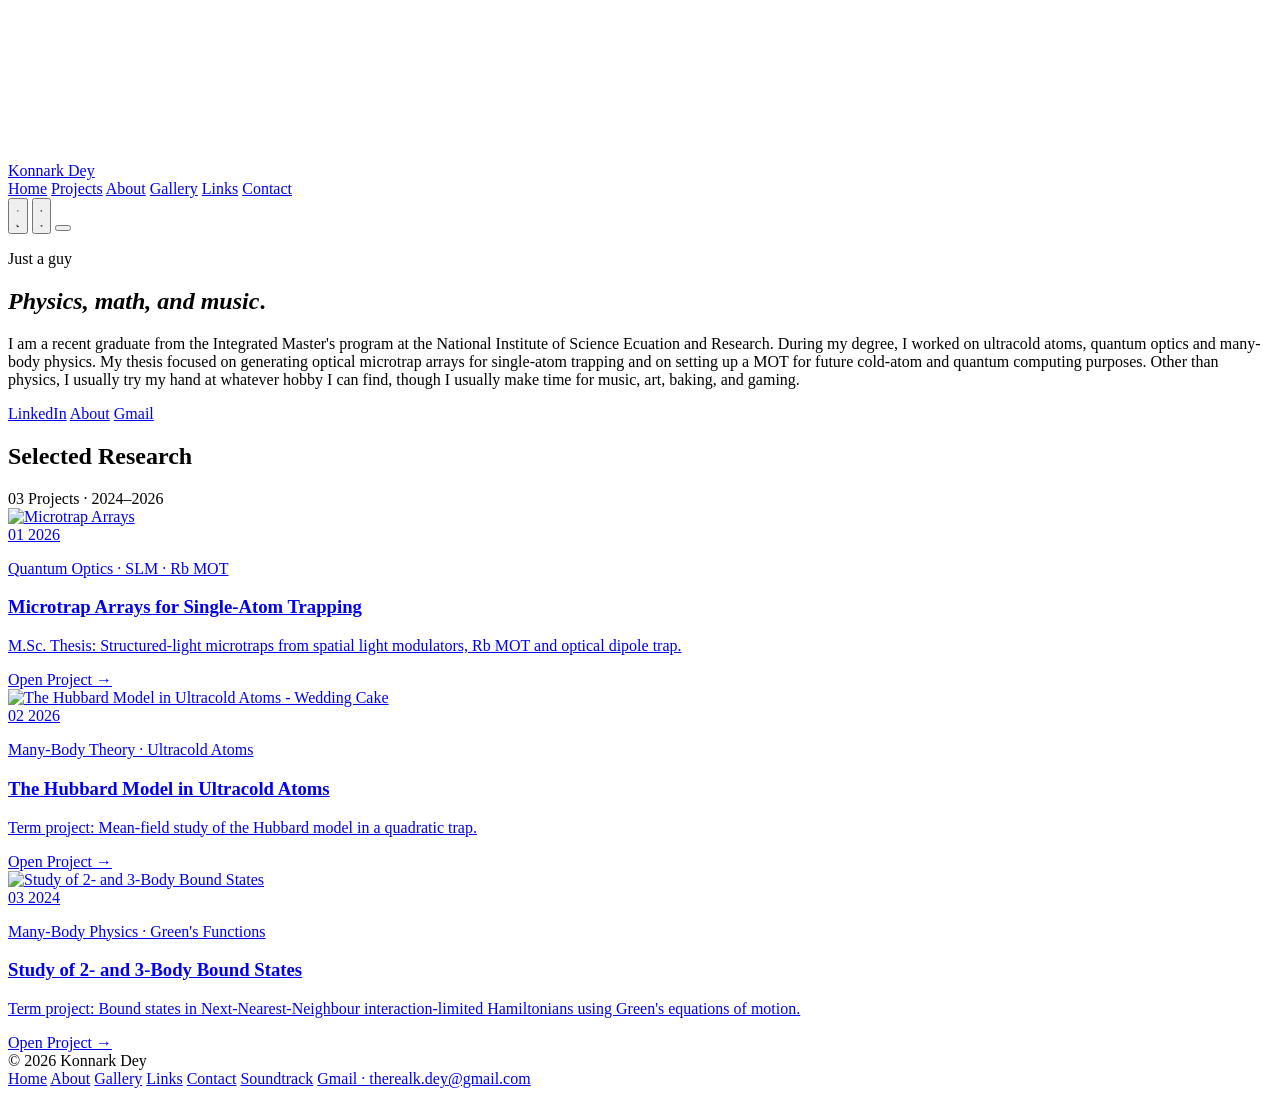
==== index.html @ c73c2dc3 "Add files via upload" ====
<!DOCTYPE html>
<html lang="en">
<head>
  <meta charset="UTF-8">
  <meta name="viewport" content="width=device-width, initial-scale=1.0">
  <title>Konnark Dey — Ultracold Atoms & Quantum Optics</title>
  <script>try{var t=localStorage.getItem('theme');if(t==='light'||t==='dark')document.documentElement.dataset.theme=t;}catch(e){}</script>
  <link rel="preconnect" href="https://fonts.googleapis.com">
  <link rel="preconnect" href="https://fonts.gstatic.com" crossorigin>
  <link href="https://fonts.googleapis.com/css2?family=DM+Mono:wght@400;500&family=Manrope:wght@300;400;500;600;700;800&display=swap" rel="stylesheet">
  <link rel="stylesheet" href="css/styles.css">
</head>
<body>
  <svg class="svg-filters" aria-hidden="true">
    <filter id="glass-refraction">
      <feTurbulence type="fractalNoise" baseFrequency="0.015 0.04" numOctaves="2" seed="7" result="noise" />
      <feDisplacementMap in="SourceGraphic" in2="noise" scale="6" xChannelSelector="R" yChannelSelector="G" />
    </filter>
  </svg>

  <header class="site-header">
    <div class="header-inner">
      <a href="index.html" class="brand-mark">
        <span>Konnark Dey</span>
      </a>

      <div class="header-controls">
        <nav class="site-nav" id="primary-nav" aria-label="Primary">
          <a href="index.html" aria-current="page">Home</a>
          <a href="projects/project-one.html">Projects</a>
          <a href="about.html">About</a>
          <a href="gallery.html">Gallery</a>
        <a href="links.html">Links</a>
          <a href="contact.html">Contact</a>
        </nav>

        <button type="button" class="theme-toggle" id="theme-toggle" aria-label="Switch to light mode">
          <svg class="icon-sun" viewBox="0 0 24 24" aria-hidden="true"><circle cx="12" cy="12" r="4"/><path d="M12 2.5v2.2M12 19.3v2.2M2.5 12h2.2M19.3 12h2.2M5.3 5.3l1.6 1.6M17.1 17.1l1.6 1.6M18.7 5.3l-1.6 1.6M6.9 17.1l-1.6 1.6"/></svg>
          <svg class="icon-moon" viewBox="0 0 24 24" aria-hidden="true"><path d="M20 14.5A8 8 0 0 1 9.5 4 8 8 0 1 0 20 14.5z"/></svg>
        </button>

        <button type="button" class="sound-toggle" id="sound-toggle" aria-pressed="false" aria-label="Turn background music on">
          <svg class="icon-off" viewBox="0 0 24 24" aria-hidden="true"><path d="M11 5 6 9H3v6h3l5 4z"/><path d="m16 9.5 5 5M21 9.5l-5 5"/></svg>
          <svg class="icon-on" viewBox="0 0 24 24" aria-hidden="true"><path d="M11 5 6 9H3v6h3l5 4z"/><path d="M15.5 8.5a5 5 0 0 1 0 7"/><path d="M18.5 5.5a9 9 0 0 1 0 13"/></svg>
        </button>

        <button type="button" class="menu-toggle" id="menu-toggle" aria-expanded="false" aria-controls="primary-nav" aria-label="Open menu">
          <span aria-hidden="true"></span><span aria-hidden="true"></span><span aria-hidden="true"></span>
        </button>
      </div>
    </div>
  </header>

  <main class="page-canvas">
    <section class="content-band hero-band" data-atmosphere>
      <div class="section-atmosphere section-atmosphere--crimson-violet" aria-hidden="true"></div>
      <div class="content-band__inner">
        <p class="hero-eyebrow reveal"> Just a guy</p>
        <h1 class="hero-title reveal"><em>Physics, math, and music</em>.</h1>
        <div class="hero-meta-row reveal">
          <p class="hero-bio">I am a recent graduate from the Integrated Master's program at the National Institute of Science Ecuation and Research. During my degree, I worked on ultracold atoms, quantum optics and many-body physics. My thesis focused on generating optical microtrap arrays for single-atom trapping and on setting up a MOT for future cold-atom and quantum computing purposes. Other than physics, I usually try my hand at whatever hobby I can find, though I usually make time for music, art, baking, and gaming. </p>
          <div class="hero-socials">
            <a href="https://www.linkedin.com/in/konnark-pathak-dey" class="btn" target="_blank" rel="noopener noreferrer">LinkedIn</a>
            <a href="about.html" class="btn">About</a>
            <a href="https://mail.google.com/mail/?view=cm&fs=1&to=therealk.dey@gmail.com&su=Hello%20Konnark" class="btn btn--accent" target="_blank" rel="noopener noreferrer">Gmail</a>
          </div>
        </div>
      </div>
    </section>

    <section class="content-band" id="work" data-atmosphere>
      <div class="section-atmosphere section-atmosphere--ember-burgundy" aria-hidden="true"></div>
      <div class="content-band__inner">
        <div class="section-header reveal"><h2>Selected Research</h2><span>03 Projects · 2024–2026</span></div>

        <div class="project-list">
          <a href="projects/project-one.html" class="project-card reveal">
            <div class="project-card__media">
              <img src="assets/images/mixed_new_ROI.png" alt="Microtrap Arrays" loading="lazy">
            </div>

            <div class="project-card__right">
              <div class="project-card__number-zone">
                <span class="project-card__number">01</span>
                <span class="project-card__year">2026</span>
              </div>

              <div class="project-card__desc-zone">
                <div>
                  <p class="project-card__tag">Quantum Optics · SLM · Rb MOT</p>
                  <h3 class="project-card__title">Microtrap Arrays for Single-Atom Trapping</h3>
                  <p class="project-card__summary">M.Sc. Thesis: Structured-light microtraps from spatial light modulators, Rb MOT and optical dipole trap.</p>
                </div>
                <span class="project-card__cta">Open Project &rarr;</span>
              </div>
            </div>
          </a>
          <a href="projects/project-two.html" class="project-card reveal">
            <div class="project-card__media">
              <img src="assets/images/staircase_3d.png" alt="The Hubbard Model in Ultracold Atoms - Wedding Cake" loading="lazy">
            </div>

            <div class="project-card__right">
              <div class="project-card__number-zone">
                <span class="project-card__number">02</span>
                <span class="project-card__year">2026</span>
              </div>

              <div class="project-card__desc-zone">
                <div>
                  <p class="project-card__tag">Many-Body Theory · Ultracold Atoms</p>
                  <h3 class="project-card__title">The Hubbard Model in Ultracold Atoms</h3>
                  <p class="project-card__summary">Term project: Mean-field study of the Hubbard model in a quadratic trap.</p>
                </div>
                <span class="project-card__cta">Open Project &rarr;</span>
              </div>
            </div>
          </a>
          <a href="projects/project-three.html" class="project-card reveal">
            <div class="project-card__media">
              <img src="assets/images/two particle stability cmap (turbo) 1.png" alt="Study of 2- and 3-Body Bound States" loading="lazy">
            </div>

            <div class="project-card__right">
              <div class="project-card__number-zone">
                <span class="project-card__number">03</span>
                <span class="project-card__year">2024</span>
              </div>

              <div class="project-card__desc-zone">
                <div>
                  <p class="project-card__tag">Many-Body Physics · Green's Functions</p>
                  <h3 class="project-card__title">Study of 2- and 3-Body Bound States</h3>
                  <p class="project-card__summary">Term project: Bound states in Next-Nearest-Neighbour interaction-limited Hamiltonians using Green's equations of motion.</p>
                </div>
                <span class="project-card__cta">Open Project &rarr;</span>
              </div>
            </div>
          </a>
        </div>
      </div>
    </section>
  </main>

  <footer class="site-footer">
    <div class="footer-inner">
      <span>&copy; 2026 Konnark Dey</span>
      <div class="footer-links">
        <a href="index.html">Home</a>
        <a href="about.html">About</a>
        <a href="gallery.html">Gallery</a>
        <a href="links.html">Links</a>
        <a href="contact.html">Contact</a>
        <a href="music.html" data-open-soundtrack>Soundtrack</a>
        <a href="https://mail.google.com/mail/?view=cm&fs=1&to=therealk.dey@gmail.com&su=Hello%20Konnark" target="_blank" rel="noopener noreferrer">Gmail · therealk.dey@gmail.com</a>
      </div>
    </div>
  </footer>

  <script src="js/timeline.js"></script>
  <script src="js/music-player.js"></script>
  <script src="js/gallery.js"></script>
  <script src="js/main.js"></script>
</body>
</html>
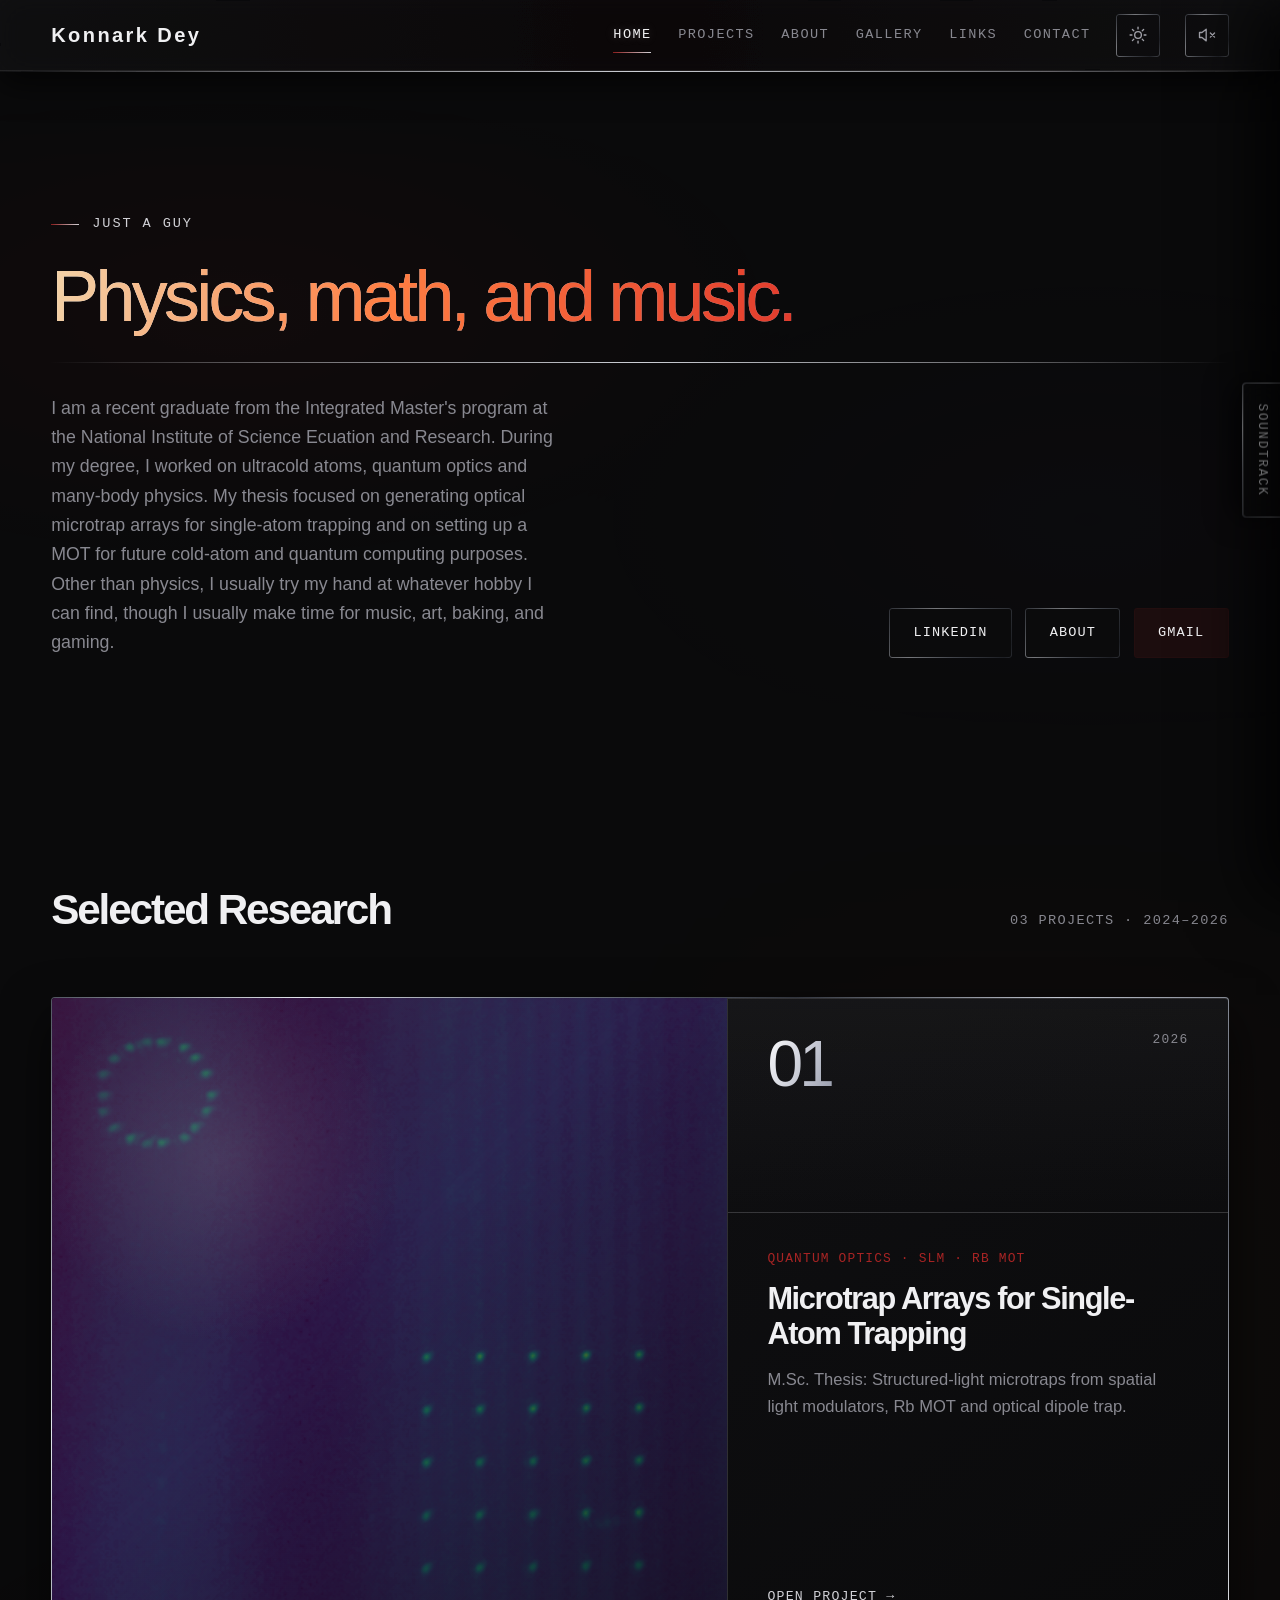
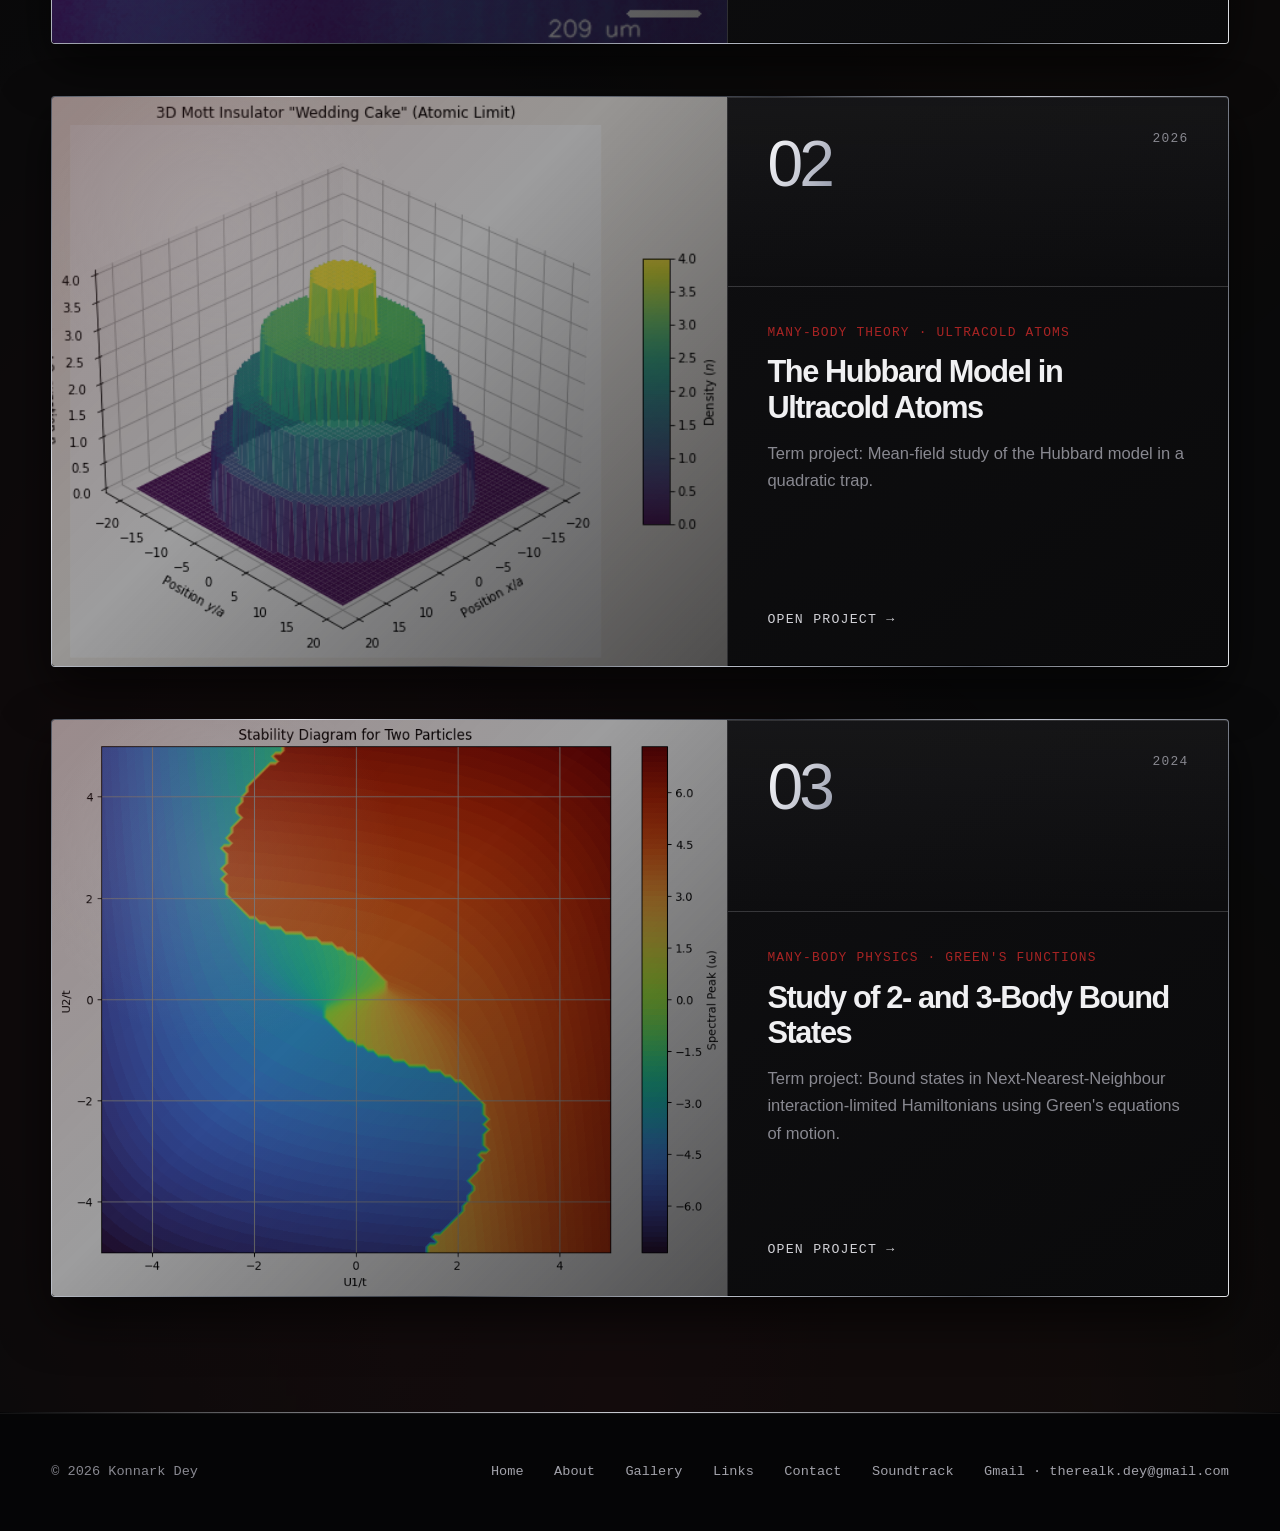
==== commit 2f841fdd: "Update index.html" ====
--- a/index.html
+++ b/index.html
@@ -56,7 +56,7 @@
       <div class="section-atmosphere section-atmosphere--crimson-violet" aria-hidden="true"></div>
       <div class="content-band__inner">
         <p class="hero-eyebrow reveal"> Just a guy</p>
-        <h1 class="hero-title reveal"><em>Physics, math, and music</em>.</h1>
+        <h1 class="hero-title reveal"><em>Physics, math, and music.</em></h1>
         <div class="hero-meta-row reveal">
           <p class="hero-bio">I am a recent graduate from the Integrated Master's program at the National Institute of Science Ecuation and Research. During my degree, I worked on ultracold atoms, quantum optics and many-body physics. My thesis focused on generating optical microtrap arrays for single-atom trapping and on setting up a MOT for future cold-atom and quantum computing purposes. Other than physics, I usually try my hand at whatever hobby I can find, though I usually make time for music, art, baking, and gaming. </p>
           <div class="hero-socials">
--- a/css/styles.css
+++ b/css/styles.css
@@ -0,0 +1,2308 @@
+/* css/styles.css */
+
+:root {
+  --header-h: 72px;
+  /* Core Obsidian & Charcoal Surfaces */
+  --bg-void: #070708;
+  --bg-color: #0a0a0b;
+  --bg-surface: #111114;
+  --bg-elevated: #17171b;
+  --bg-chrome-bar: #050506;
+  --surf-deep: #0b0b0d;
+  --surface-rgb: 12 12 14;   /* translucent panel colour */
+  --scrim-rgb: 5 5 6;
+  --line-rgb: 209 209 214;   /* hairlines */
+  --shadow-rgb: 0 0 0;
+  --title-grad: linear-gradient(115deg, #ffffff 0%, #d3d5de 42%, #8f94a5 100%);
+  --accent-grad: linear-gradient(100deg, #f2d4aa 0%, #ff7d42 46%, #e23a2c 100%);
+
+  /* Restrained Crimson, Ember & Deep Atmospheric Accents */
+  --accent-crimson: #8a1c1c;
+  --accent-crimson-bright: #a82424;
+  --accent-ember: #c04000;
+  --accent-burgundy: #3b0d11;
+  --accent-violet: #22192e;
+
+  /* Cool Silver & Gunmetal Metallic Palette */
+  --metal-light: #d1d1d6;
+  --metal-mid: #7e7e88;
+  --metal-dark: #3a3a40;
+  --metal-border-subtle: rgb(var(--line-rgb) / 0.18);
+  --metal-border-bright: rgb(var(--line-rgb) / 0.42);
+  --glass-bg: rgb(var(--surface-rgb) / 0.68);
+
+  /* Chrome edge finish (from portfolio-1). Used for EDGES only, never fills. */
+  --metal: linear-gradient(120deg, #525762 0%, #e1e4eb 16%, #777d89 31%, #30343d 48%, #c0c5d0 65%, #5d626d 83%, #e3e5e9 100%);
+  --metal-hot: linear-gradient(120deg, #6e303b 0%, #f1b1b3 16%, #a34e5c 32%, #30343d 48%, #e1e4eb 64%, #c04000 82%, #e3e5e9 100%);
+  --metal-line: linear-gradient(90deg, transparent, rgba(209,209,214,.45) 18%, rgba(225,228,235,.9) 50%, rgba(209,209,214,.45) 82%, transparent);
+
+  /* Typography — Manrope + DM Mono (from portfolio-1) */
+  --text-primary: #f0f0f2;
+  --text-secondary: #a2a2aa;
+  --text-muted: #888890;
+
+  --font-display: 'Manrope', 'Segoe UI', sans-serif;
+  --font-sans: 'Manrope', 'Segoe UI', -apple-system, BlinkMacSystemFont, sans-serif;
+  --font-mono: 'DM Mono', Consolas, monospace;
+
+  /* Motion Curves */
+  --ease-editorial: cubic-bezier(0.19, 1, 0.22, 1);
+  --ease-accelerate-in: cubic-bezier(0.32, 0, 0.2, 1);
+}
+/* light backing for transparent PNGs (opaque images are unaffected) */
+:root { --img-backing: #f2eee8; }
+
+.project-card__media img,
+.stage-media figure img,
+.gallery-item__btn img,
+.lightbox__img {
+  background-color: var(--img-backing);
+}
+
+/* =========================================================
+   LIGHT THEME  (html[data-theme="light"], set by the header toggle)
+   ========================================================= */
+html[data-theme="light"] {
+  color-scheme: light;
+  --bg-void: #ebe8e3;
+  --bg-color: #f5f3ef;
+  --bg-surface: #ffffff;
+  --bg-elevated: #fbfaf8;
+  --bg-chrome-bar: #ece9e4;
+  --surf-deep: #eeebe6;
+  --surface-rgb: 250 248 245;
+  --scrim-rgb: 238 235 230;
+  --line-rgb: 40 42 54;
+  --shadow-rgb: 168 156 146;
+
+  --text-primary: #15151a;
+  --text-secondary: #40414c;
+  --text-muted: #585965;
+
+  --metal-light: #4b4e5a;
+  --metal-mid: #8b8f9b;
+  --metal-dark: #c9ccd4;
+  --accent-crimson: #a31c1c;
+  --accent-crimson-bright: #a81d1d;
+  --accent-ember: #b04000;
+
+  --metal: linear-gradient(120deg, #8d929d 0%, #ffffff 16%, #a3a8b3 31%, #595d68 48%, #d9dce3 65%, #80858f 83%, #f4f5f7 100%);
+  --metal-hot: linear-gradient(120deg, #a14452 0%, #ffd9db 16%, #c0616e 32%, #6a3039 48%, #f4e6e7 64%, #c04000 82%, #f6f6f8 100%);
+  --metal-line: linear-gradient(90deg, transparent, rgb(40 42 54 / 0.35) 18%, rgb(40 42 54 / 0.75) 50%, rgb(40 42 54 / 0.35) 82%, transparent);
+  --title-grad: linear-gradient(115deg, #101014 0%, #34363f 50%, #6a6e7e 100%);
+  --accent-grad: linear-gradient(100deg, #b4400f 0%, #c42424 55%, #7e1226 100%);
+}
+
+/* Reset & Invisible Scrollbar */
+*,
+*::before,
+*::after {
+  box-sizing: border-box;
+}
+
+html {
+  font-size: clamp(15px, 0.3vw + 13.6px, 18px); /* whole UI scales with the viewport */
+  background-color: var(--bg-color);
+  color: var(--text-primary);
+  font-family: var(--font-sans);
+  scroll-behavior: smooth;
+  scrollbar-width: none; /* Firefox */
+  -ms-overflow-style: none; /* IE / Edge */
+}
+
+html::-webkit-scrollbar,
+body::-webkit-scrollbar {
+  display: none; /* Chromium / Safari */
+}
+
+body {
+  margin: 0;
+  min-height: 100vh;
+  display: flex;
+  flex-direction: column;
+  background-color: var(--bg-color);
+  color: var(--text-primary);
+  line-height: 1.65;
+  -webkit-font-smoothing: antialiased;
+  overflow-x: clip;
+}
+
+a {
+  color: inherit;
+  text-decoration: none;
+}
+
+img {
+  display: block;
+  max-width: 100%;
+}
+
+:focus-visible {
+  outline: 1px solid var(--metal-light);
+  outline-offset: 3px;
+}
+
+.svg-filters {
+  position: absolute;
+  width: 0;
+  height: 0;
+  pointer-events: none;
+}
+
+/* =========================================================
+   ISOLATED GLASS HEADER & METALLIC-BORDERED FOOTER
+   ========================================================= */
+.site-header {
+  position: fixed;
+  top: 0;
+  left: 0;
+  right: 0;
+  height: var(--header-h);
+  z-index: 1000;
+  isolation: isolate;
+  background: rgb(var(--surface-rgb) / 0.86);
+  border-bottom: 1px solid transparent;
+  border-image: var(--metal-line) 1;
+  box-shadow:
+    inset 0 -1px 0 rgb(var(--line-rgb) / 0.1),
+    0 12px 32px rgb(var(--shadow-rgb) / 0.65);
+}
+
+@supports (backdrop-filter: blur(16px)) or (-webkit-backdrop-filter: blur(16px)) {
+  .site-header {
+    background: var(--glass-bg);
+    -webkit-backdrop-filter: blur(16px) saturate(150%) contrast(108%);
+    backdrop-filter: blur(16px) saturate(150%) contrast(108%);
+  }
+}
+
+.site-header::after {
+  content: '';
+  position: absolute;
+  inset: 0;
+  pointer-events: none;
+  background: linear-gradient(
+    90deg,
+    rgb(var(--line-rgb) / 0.05) 0%,
+    rgba(138, 28, 28, 0.04) 50%,
+    rgb(var(--line-rgb) / 0.05) 100%
+  );
+  filter: url(#glass-refraction);
+  opacity: 0.65;
+}
+
+.header-inner {
+  max-width: calc(1280px + 2 * clamp(1.25rem, 4vw, 3rem));
+  height: 100%;
+  margin: 0 auto;
+  padding: 0 clamp(1.25rem, 4vw, 3rem);
+  display: flex;
+  align-items: center;
+  justify-content: space-between;
+  gap: 1rem;
+  position: relative;
+  z-index: 2;
+}
+
+.brand-mark {
+  display: inline-flex;
+  align-items: center;
+  white-space: nowrap;
+  flex-shrink: 0;
+  font-family: var(--font-display);
+  font-size: 1.15rem;
+  font-weight: 800;
+  letter-spacing: 0.12em;
+  color: var(--text-primary);
+}
+
+.header-controls {
+  display: flex;
+  align-items: center;
+  gap: clamp(0.9rem, 2vw, 1.75rem);
+}
+
+.site-nav {
+  display: flex;
+  align-items: center;
+  gap: clamp(1rem, 2.1vw, 2rem);
+}
+
+.site-nav a {
+  font-family: var(--font-mono);
+  font-size: clamp(0.68rem, 0.22vw + 0.62rem, 0.78rem);
+  letter-spacing: 0.1em;
+  white-space: nowrap;
+  text-transform: uppercase;
+  color: var(--text-muted);
+  padding: 0.35rem 0;
+  position: relative;
+  transition: color 0.3s ease, text-shadow 0.3s ease;
+}
+
+.site-nav a::after {
+  content: '';
+  position: absolute;
+  left: 0;
+  right: 0;
+  bottom: 0;
+  height: 1px;
+  background: linear-gradient(90deg, var(--accent-crimson), var(--metal-light));
+  transform: scaleX(0);
+  transform-origin: left;
+  transition: transform 0.35s var(--ease-editorial);
+}
+
+.site-nav a:hover,
+.site-nav a[aria-current="page"] {
+  color: var(--text-primary);
+  text-shadow: 0 0 10px rgb(var(--line-rgb) / 0.25);
+}
+
+.site-nav a:hover::after,
+.site-nav a[aria-current="page"]::after {
+  transform: scaleX(1);
+}
+
+/* Sound toggle: speaker / speaker-with-cross icon. --pulse (0..1) is written
+   by music-player.js from the live audio level and kept deliberately small. */
+.sound-toggle,
+.theme-toggle {
+  --pulse: 0;
+  display: inline-grid;
+  place-items: center;
+  flex-shrink: 0;
+  width: 2.5rem;
+  height: 2.5rem;
+  padding: 0;
+  border: 1px solid transparent;
+  border-radius: 3px;
+  background: rgb(var(--surface-rgb) / 0.45);
+  color: var(--text-secondary);
+  cursor: pointer;
+  transition: color 0.3s ease, background-color 0.4s ease;
+}
+
+.sound-toggle svg,
+.theme-toggle svg {
+  width: 1.15rem;
+  height: 1.15rem;
+  fill: none;
+  stroke: currentColor;
+  stroke-width: 1.6;
+  stroke-linecap: round;
+  stroke-linejoin: round;
+}
+
+.sound-toggle .icon-on { display: none; }
+.sound-toggle[aria-pressed="true"] .icon-on { display: block; }
+.sound-toggle[aria-pressed="true"] .icon-off { display: none; }
+.sound-toggle:hover,
+.theme-toggle:hover { color: var(--text-primary); }
+
+.theme-toggle .icon-moon { display: none; }
+html[data-theme="light"] .theme-toggle .icon-sun { display: none; }
+html[data-theme="light"] .theme-toggle .icon-moon { display: block; }
+
+.sound-toggle[aria-pressed="true"] {
+  color: var(--text-primary);
+  background: rgba(138, 28, 28, calc(0.14 + var(--pulse) * 0.14));
+  box-shadow: 0 0 calc(3px + var(--pulse) * 10px) rgba(192, 64, 0, calc(0.08 + var(--pulse) * 0.2));
+}
+
+/* Menu button: plain three-line icon (mobile only) */
+.menu-toggle {
+  display: none;
+  flex-shrink: 0;
+  width: 2.5rem;
+  height: 2.5rem;
+  padding: 0;
+  border: 1px solid transparent;
+  border-radius: 3px;
+  background: transparent;
+  cursor: pointer;
+  place-content: center;
+  gap: 5px;
+}
+
+.menu-toggle span {
+  display: block;
+  width: 1.05rem;
+  height: 1.5px;
+  background: var(--text-primary);
+  transition: transform 0.3s var(--ease-editorial), opacity 0.2s ease;
+}
+
+.menu-toggle[aria-expanded="true"] span:nth-child(1) { transform: translateY(6.5px) rotate(45deg); }
+.menu-toggle[aria-expanded="true"] span:nth-child(2) { opacity: 0; }
+.menu-toggle[aria-expanded="true"] span:nth-child(3) { transform: translateY(-6.5px) rotate(-45deg); }
+
+/* Isolated Footer */
+.site-footer {
+  margin-top: auto;
+  position: relative;
+  z-index: 20;
+  isolation: isolate;
+  background: var(--bg-chrome-bar);
+  border-top: 1px solid transparent;
+  border-image: var(--metal-line) 1;
+  box-shadow: inset 0 1px 0 rgb(var(--line-rgb) / 0.07);
+  padding: 2.75rem clamp(1.25rem, 4vw, 3rem);
+}
+
+.footer-inner {
+  max-width: 1280px;
+  margin: 0 auto;
+  display: flex;
+  flex-wrap: wrap;
+  align-items: center;
+  justify-content: space-between;
+  gap: 1.25rem;
+  font-family: var(--font-mono);
+  font-size: 0.78rem;
+  color: var(--text-muted);
+}
+
+.footer-links {
+  display: flex;
+  flex-wrap: wrap;
+  gap: 1.75rem;
+}
+
+.footer-links a {
+  color: var(--text-secondary);
+  transition: color 0.25s ease;
+}
+
+.footer-links a:hover {
+  color: var(--metal-light);
+}
+
+/* =========================================================
+   FLAT HAIRLINE BUTTONS (NO METAL FILL)
+   ========================================================= */
+.btn {
+  display: inline-flex;
+  align-items: center;
+  justify-content: center;
+  gap: 0.55rem;
+  background: rgb(var(--surface-rgb) / 0.42);
+  border: 1px solid transparent;
+  color: var(--text-primary);
+  font-family: var(--font-mono);
+  font-size: 0.78rem;
+  letter-spacing: 0.08em;
+  text-transform: uppercase;
+  padding: 0.72rem 1.35rem;
+  border-radius: 3px;
+  cursor: pointer;
+  transition:
+    background-color 0.3s ease,
+    border-color 0.3s ease,
+    color 0.3s ease,
+    box-shadow 0.3s ease;
+}
+
+.btn:hover {
+  background: rgba(138, 28, 28, 0.18);
+  color: var(--text-primary);
+  box-shadow: 0 0 18px rgba(138, 28, 28, 0.25);
+}
+
+.btn:active {
+  transform: translateY(1px);
+}
+
+.btn--accent {
+  background: rgba(138, 28, 28, 0.14);
+}
+
+.btn--accent:hover {
+  background: rgba(138, 28, 28, 0.28);
+  box-shadow: 0 0 20px rgba(192, 64, 0, 0.24);
+}
+
+/* =========================================================
+   RIGHT-EDGE POP-OUT SOUNDTRACK TAB & DRAWER (METALLIC EDGE)
+   ========================================================= */
+.soundtrack-tab {
+  position: fixed;
+  right: 0;
+  top: 50%;
+  transform: translateY(-50%);
+  z-index: 1050;
+  writing-mode: vertical-rl;
+  text-orientation: mixed;
+  background: rgb(var(--surface-rgb) / 0.82);
+  border: 1px solid var(--metal-border-subtle);
+  border-right: none;
+  border-radius: 4px 0 0 4px;
+  padding: 1.15rem 0.65rem;
+  color: var(--metal-light);
+  font-family: var(--font-mono);
+  font-size: 0.72rem;
+  letter-spacing: 0.14em;
+  text-transform: uppercase;
+  cursor: pointer;
+  box-shadow:
+    inset 1px 0 0 rgba(255, 255, 255, 0.12),
+    -8px 0 28px rgb(var(--shadow-rgb) / 0.6);
+  transition:
+    background-color 0.3s ease,
+    border-color 0.3s ease,
+    color 0.3s ease,
+    padding-right 0.3s var(--ease-editorial);
+}
+
+@supports (backdrop-filter: blur(14px)) or (-webkit-backdrop-filter: blur(14px)) {
+  .soundtrack-tab {
+    background: var(--glass-bg);
+    -webkit-backdrop-filter: blur(16px) saturate(150%);
+    backdrop-filter: blur(16px) saturate(150%);
+  }
+}
+
+.soundtrack-tab:hover {
+  border-color: var(--metal-light);
+  color: var(--text-primary);
+  padding-right: 0.85rem;
+  background: rgba(138, 28, 28, 0.22);
+}
+
+.soundtrack-scrim {
+  position: fixed;
+  inset: 0;
+  z-index: 1080;
+  background: rgb(var(--scrim-rgb) / 0.68);
+  opacity: 0;
+  pointer-events: none;
+  transition: opacity 0.4s var(--ease-editorial);
+}
+
+.soundtrack-scrim.is-open {
+  opacity: 1;
+  pointer-events: auto;
+}
+
+.soundtrack-drawer {
+  position: fixed;
+  top: 0;
+  right: 0;
+  bottom: 0;
+  width: min(430px, 92vw);
+  z-index: 1100;
+  isolation: isolate;
+  display: flex;
+  flex-direction: column;
+  background: rgb(var(--surface-rgb) / 0.94);
+  border-left: 1px solid var(--metal-border-bright);
+  box-shadow:
+    inset 1px 0 0 rgba(255, 255, 255, 0.16),
+    -24px 0 64px rgb(var(--shadow-rgb) / 0.82);
+  transform: translateX(100%);
+  transition: transform 0.5s var(--ease-editorial);
+}
+
+@supports (backdrop-filter: blur(20px)) or (-webkit-backdrop-filter: blur(20px)) {
+  .soundtrack-drawer {
+    background: rgb(var(--surface-rgb) / 0.78);
+    -webkit-backdrop-filter: blur(22px) saturate(160%);
+    backdrop-filter: blur(22px) saturate(160%);
+  }
+}
+
+.soundtrack-drawer::before {
+  content: '';
+  position: absolute;
+  inset: 0;
+  pointer-events: none;
+  background:
+    radial-gradient(circle at 85% 15%, rgba(138, 28, 28, 0.16), transparent 55%),
+    radial-gradient(circle at 15% 85%, rgba(58, 58, 64, 0.18), transparent 60%);
+  z-index: 0;
+}
+
+.soundtrack-drawer.is-open {
+  transform: translateX(0);
+}
+
+.drawer-inner {
+  position: relative;
+  z-index: 1;
+  height: 100%;
+  display: flex;
+  flex-direction: column;
+  padding: 1.5rem 1.75rem;
+  overflow-y: auto;
+  scrollbar-width: none;
+}
+
+.drawer-inner::-webkit-scrollbar {
+  display: none;
+}
+
+.drawer-header {
+  display: flex;
+  align-items: center;
+  justify-content: space-between;
+  gap: 1rem;
+  padding-bottom: 1.15rem;
+  border-bottom: 1px solid var(--metal-border-subtle);
+}
+
+.drawer-header__eyebrow {
+  font-family: var(--font-mono);
+  font-size: 0.72rem;
+  letter-spacing: 0.12em;
+  text-transform: uppercase;
+  color: var(--metal-light);
+  margin: 0;
+}
+
+/* Flat Hairline Close Button (No Metal Fill) */
+.drawer-close {
+  background: transparent;
+  border: 1px solid transparent;
+  color: var(--text-secondary);
+  font-family: var(--font-mono);
+  font-size: 0.72rem;
+  letter-spacing: 0.08em;
+  text-transform: uppercase;
+  padding: 0.42rem 0.75rem;
+  border-radius: 3px;
+  cursor: pointer;
+  transition: border-color 0.25s ease, color 0.25s ease, background-color 0.25s ease;
+}
+
+.drawer-close:hover {
+  color: var(--text-primary);
+  background: rgba(138, 28, 28, 0.16);
+}
+
+.drawer-now-playing {
+  display: grid;
+  grid-template-columns: 76px 1fr;
+  gap: 1rem;
+  align-items: center;
+  padding: 1.25rem 0;
+}
+
+/* Metallic Frame around Cover Art */
+.drawer-cover {
+  width: 76px;
+  height: 76px;
+  background:
+    linear-gradient(var(--bg-color), var(--bg-color)) padding-box,
+    var(--metal) border-box;
+  border: 1px solid transparent;
+  border-radius: 3px;
+  overflow: hidden;
+  box-shadow: 0 8px 20px rgb(var(--shadow-rgb) / 0.65);
+}
+
+.drawer-cover img {
+  width: 100%;
+  height: 100%;
+  object-fit: cover;
+}
+
+.drawer-status {
+  font-family: var(--font-mono);
+  font-size: 0.68rem;
+  letter-spacing: 0.1em;
+  text-transform: uppercase;
+  color: var(--accent-ember);
+  margin: 0 0 0.2rem;
+}
+
+.drawer-track-title {
+  font-family: var(--font-display);
+  font-size: 1.3rem;
+  font-weight: 600;
+  letter-spacing: -0.04em;
+  line-height: 1.15;
+  margin: 0 0 0.2rem;
+}
+
+.drawer-track-artist {
+  font-family: var(--font-mono);
+  font-size: 0.76rem;
+  color: var(--text-secondary);
+  margin: 0;
+}
+
+.drawer-track-note {
+  font-size: 0.84rem;
+  color: var(--text-muted);
+  margin: 0 0 1rem;
+}
+
+.scrubber {
+  width: 100%;
+  height: 5px;
+  background: var(--metal-dark);
+  border-radius: 2px;
+  cursor: pointer;
+  position: relative;
+  margin-bottom: 0.45rem;
+}
+
+.scrubber__fill {
+  height: 100%;
+  width: 0%;
+  background: linear-gradient(90deg, var(--metal-light), var(--accent-crimson), var(--accent-ember));
+  box-shadow: 0 0 8px rgba(138, 28, 28, 0.6);
+  pointer-events: none;
+}
+
+.time-row {
+  display: flex;
+  justify-content: space-between;
+  font-family: var(--font-mono);
+  font-size: 0.7rem;
+  color: var(--text-muted);
+  margin-bottom: 1.25rem;
+}
+
+/* Flat Hairline Category Tabs (No Metal Fill) */
+.drawer-tabs {
+  display: flex;
+  flex-wrap: wrap;
+  gap: 0.45rem;
+  padding: 0.85rem 0;
+  border-top: 1px solid var(--metal-border-subtle);
+  border-bottom: 1px solid var(--metal-border-subtle);
+}
+
+.drawer-tab-btn {
+  background: transparent;
+  border: 1px solid transparent;
+  color: var(--text-secondary);
+  font-family: var(--font-mono);
+  font-size: 0.7rem;
+  letter-spacing: 0.08em;
+  text-transform: uppercase;
+  padding: 0.38rem 0.68rem;
+  border-radius: 3px;
+  cursor: pointer;
+  transition: border-color 0.25s ease, color 0.25s ease, background-color 0.25s ease;
+}
+
+.drawer-tab-btn:hover {
+  color: var(--text-primary);
+  border-color: var(--metal-border-subtle);
+}
+
+.drawer-tab-btn[aria-selected="true"] {
+  color: var(--text-primary);
+  border-color: var(--metal-light);
+  background: rgba(138, 28, 28, 0.18);
+}
+
+.playlist {
+  list-style: none;
+  margin: 0.5rem 0 0;
+  padding: 0;
+  flex: 1;
+}
+
+.playlist-item {
+  width: 100%;
+  display: grid;
+  grid-template-columns: 2rem 1fr auto;
+  align-items: center;
+  gap: 0.7rem;
+  text-align: left;
+  background: transparent;
+  border: none;
+  border-bottom: 1px solid rgb(var(--line-rgb) / 0.09);
+  padding: 0.85rem 0.5rem;
+  color: var(--text-primary);
+  cursor: pointer;
+  transition: background-color 0.25s ease, color 0.25s ease;
+}
+
+.playlist-item:hover {
+  background: rgb(var(--line-rgb) / 0.05);
+}
+
+.playlist-item.is-active {
+  background: rgba(138, 28, 28, 0.16);
+  color: var(--metal-light);
+}
+
+.playlist-item__idx {
+  font-family: var(--font-mono);
+  font-size: 0.74rem;
+  color: var(--text-muted);
+}
+
+.playlist-item.is-active .playlist-item__idx {
+  color: var(--accent-ember);
+}
+
+.playlist-item__title {
+  display: block;
+  font-weight: 500;
+  font-size: 0.9rem;
+}
+
+.playlist-item__artist {
+  display: block;
+  font-size: 0.76rem;
+  color: var(--text-secondary);
+}
+
+.playlist-item__dur {
+  font-family: var(--font-mono);
+  font-size: 0.72rem;
+  color: var(--text-muted);
+}
+
+.drawer-footer {
+  margin-top: 1.25rem;
+  padding-top: 1rem;
+  border-top: 1px solid var(--metal-border-subtle);
+  display: flex;
+  align-items: center;
+  justify-content: space-between;
+  gap: 1rem;
+}
+
+.volume-control {
+  display: flex;
+  align-items: center;
+  gap: 0.75rem;
+  font-family: var(--font-mono);
+  font-size: 0.72rem;
+  letter-spacing: 0.08em;
+  text-transform: uppercase;
+  color: var(--text-secondary);
+}
+
+/* Hairline slider, fill graded from burgundy to hot red */
+.volume-control input[type="range"] {
+  --fill: 75%;
+  -webkit-appearance: none;
+  appearance: none;
+  width: clamp(90px, 26vw, 150px);
+  height: 16px;
+  margin: 0;
+  background: transparent;
+  cursor: pointer;
+}
+
+.volume-control input[type="range"]::-webkit-slider-runnable-track {
+  height: 3px;
+  border-radius: 3px;
+  background:
+    linear-gradient(90deg, #4a0f14, #9c1f24 55%, #ff5a3c) 0 / var(--fill) 100% no-repeat,
+    rgb(var(--line-rgb) / 0.18);
+}
+
+.volume-control input[type="range"]::-webkit-slider-thumb {
+  -webkit-appearance: none;
+  width: 14px;
+  height: 14px;
+  margin-top: -5.5px;
+  border: 0;
+  border-radius: 50%;
+  background: transparent;   /* invisible grab area: the gradient is the indicator */
+  box-shadow: none;
+}
+
+.volume-control input[type="range"]::-moz-range-track {
+  height: 3px;
+  border-radius: 3px;
+  background: rgb(var(--line-rgb) / 0.18);
+}
+
+.volume-control input[type="range"]::-moz-range-progress {
+  height: 3px;
+  border-radius: 3px;
+  background: linear-gradient(90deg, #4a0f14, #9c1f24 55%, #ff5a3c);
+}
+
+.volume-control input[type="range"]::-moz-range-thumb {
+  width: 14px;
+  height: 14px;
+  border: 0;
+  border-radius: 50%;
+  background: transparent;
+  box-shadow: none;
+}
+
+.volume-control input[type="range"]:focus-visible {
+  outline: 1px solid var(--metal-light);
+  outline-offset: 4px;
+  border-radius: 2px;
+}
+
+/* =========================================================
+   MAIN CONTENT WRAPPER & SMOOTH PAGE TRANSITIONS
+   ========================================================= */
+.page-canvas {
+  position: relative;
+  z-index: 1;
+  isolation: isolate;
+  padding-top: var(--header-h);
+  opacity: 1;
+  transform: translateY(0);
+  transition:
+    opacity 0.42s var(--ease-editorial),
+    transform 0.42s var(--ease-editorial);
+}
+
+.page-canvas.is-exiting {
+  opacity: 0;
+  transform: translateY(-14px);
+  pointer-events: none;
+}
+
+.page-canvas.is-entering {
+  opacity: 0;
+  transform: translateY(16px);
+  transition: none;
+}
+
+.content-band {
+  position: relative;
+  isolation: isolate;
+  padding: clamp(4.5rem, 9vw, 7.5rem) clamp(1.25rem, 4vw, 3rem);
+  --band-intensity: 0.35;
+}
+
+.content-band__inner {
+  max-width: 1280px;
+  margin: 0 auto;
+  position: relative;
+  z-index: 2;
+}
+
+.section-atmosphere {
+  position: absolute;
+  inset: 0;
+  z-index: 0;
+  pointer-events: none;
+  opacity: var(--band-intensity);
+  transition: opacity 0.9s var(--ease-editorial);
+  -webkit-mask-image: linear-gradient(
+    to bottom,
+    transparent 0%,
+    #000 14%,
+    #000 86%,
+    transparent 100%
+  );
+  mask-image: linear-gradient(
+    to bottom,
+    transparent 0%,
+    #000 14%,
+    #000 86%,
+    transparent 100%
+  );
+}
+
+.section-atmosphere--crimson-violet {
+  background:
+    radial-gradient(ellipse 65% 55% at 18% 35%, rgba(138, 28, 28, 0.22), transparent 68%),
+    radial-gradient(ellipse 55% 50% at 85% 65%, rgba(42, 30, 56, 0.22), transparent 72%);
+}
+
+.section-atmosphere--ember-burgundy {
+  background:
+    radial-gradient(ellipse 60% 50% at 80% 25%, rgba(192, 64, 0, 0.14), transparent 68%),
+    radial-gradient(ellipse 70% 60% at 20% 75%, rgba(138, 28, 28, 0.24), transparent 74%);
+}
+
+.section-atmosphere--violet-champagne {
+  background:
+    radial-gradient(ellipse 60% 55% at 25% 40%, rgba(42, 30, 56, 0.24), transparent 70%),
+    radial-gradient(ellipse 50% 45% at 78% 60%, rgb(var(--line-rgb) / 0.08), transparent 68%);
+}
+
+/* =========================================================
+   HOMEPAGE HERO
+   ========================================================= */
+.hero-band {
+  padding-top: clamp(5rem, 11vw, 8.5rem);
+  padding-bottom: clamp(4rem, 8vw, 6.5rem);
+}
+
+.hero-eyebrow {
+  font-family: var(--font-mono);
+  font-size: 0.78rem;
+  letter-spacing: 0.14em;
+  text-transform: uppercase;
+  color: var(--metal-light);
+  margin: 0 0 1.25rem;
+  display: flex;
+  align-items: center;
+  gap: 0.75rem;
+}
+
+.hero-eyebrow::before {
+  content: '';
+  width: 28px;
+  height: 1px;
+  background: linear-gradient(90deg, var(--accent-crimson), var(--metal-light));
+}
+
+.hero-title {
+  font-family: var(--font-display);
+  font-size: clamp(2.6rem, 5.6vw, 4.9rem);
+  font-weight: 600;
+  line-height: 1.1;
+  letter-spacing: -0.05em;
+  max-width: 20ch;
+  margin: 0 0 1.75rem;
+  color: var(--text-primary);
+  padding-bottom: 0.12em;
+  overflow-wrap: break-word;
+  text-wrap: balance;
+}
+
+.hero-title em {
+  font-weight: 400;
+  color: #d6d6dc;
+  white-space: nowrap;
+  padding-right: 0.03em;
+  text-shadow: 0 0 36px rgba(192, 64, 0, 0.28);
+}
+
+.hero-meta-row {
+  display: flex;
+  flex-wrap: wrap;
+  align-items: flex-end;
+  justify-content: space-between;
+  gap: 2rem;
+  padding-top: 1.75rem;
+  border-top: 1px solid transparent;
+  border-image: var(--metal-line) 1;
+}
+
+.hero-bio {
+  max-width: 52ch;
+  margin: 0;
+  color: var(--text-muted);
+  font-size: 1.02rem;
+}
+
+.hero-socials {
+  display: flex;
+  flex-wrap: wrap;
+  gap: 0.75rem;
+}
+
+/* =========================================================
+   2-COLUMN PROJECT CARDS (BRUSHED METALLIC BORDER FINISH)
+   Left: Image + Parallax | Right: Top 1/3 Number + Bottom 2/3 Description
+   ========================================================= */
+.section-header {
+  flex-wrap: wrap;
+  display: flex;
+  align-items: baseline;
+  justify-content: space-between;
+  gap: 1rem;
+  margin-bottom: 3rem;
+}
+
+.section-header h2 {
+  font-family: var(--font-display);
+  font-size: clamp(1.9rem, 3.3vw, 2.6rem);
+  font-weight: 600;
+  letter-spacing: -0.05em;
+  margin: 0;
+  color: var(--text-primary);
+}
+
+.section-header span {
+  font-family: var(--font-mono);
+  font-size: 0.78rem;
+  color: var(--text-muted);
+  text-transform: uppercase;
+  letter-spacing: 0.1em;
+}
+
+.project-list {
+  display: flex;
+  flex-direction: column;
+  gap: 3rem;
+}
+
+.project-card {
+  display: grid;
+  grid-template-columns: minmax(0, 1.15fr) minmax(0, 0.85fr);
+  min-height: clamp(360px, 40vw, 460px);
+  /* Signature Brushed Metallic Edge (padding-box / border-box) */
+  background:
+    linear-gradient(145deg, var(--bg-surface) 0%, var(--bg-color) 100%) padding-box,
+    var(--metal) border-box;
+  border: 1px solid transparent;
+  border-radius: 4px;
+  overflow: hidden;
+  position: relative;
+  box-shadow:
+    inset 0 1px 0 rgba(255, 255, 255, 0.12),
+    inset 0 -1px 0 rgb(var(--shadow-rgb) / 0.75),
+    0 20px 50px rgb(var(--shadow-rgb) / 0.65);
+  transition:
+    transform 0.55s var(--ease-editorial),
+    box-shadow 0.55s var(--ease-editorial);
+}
+
+.project-card:hover {
+  transform: translateY(-5px);
+  background:
+    linear-gradient(145deg, var(--bg-elevated) 0%, var(--surf-deep) 100%) padding-box,
+    var(--metal-hot) border-box;
+  box-shadow:
+    inset 0 1px 0 rgba(255, 255, 255, 0.22),
+    0 22px 55px rgba(138, 28, 28, 0.2),
+    0 12px 32px rgb(var(--shadow-rgb) / 0.75);
+}
+
+.project-card__media {
+  --img-x: 0px;
+  --img-y: 0px;
+  --img-scale: 1;
+  --light-x: 25%;
+  --light-y: 25%;
+  position: relative;
+  overflow: hidden;
+  background: var(--surf-deep);
+  border-right: 1px solid var(--metal-border-subtle);
+}
+
+.project-card__media img {
+  width: 100%;
+  height: 100%;
+  object-fit: cover;
+  will-change: transform;
+  transform: translate3d(var(--img-x), var(--img-y), 0) scale(var(--img-scale));
+  opacity: 0.6;
+  transition:
+    transform 0.75s var(--ease-editorial),
+    filter 0.65s ease;
+  filter: saturate(0.92) contrast(1.05);
+}
+
+.project-card.is-tracking .project-card__media img {
+  transition:
+    transform 0.16s cubic-bezier(0.2, 0.8, 0.2, 1),
+    filter 0.45s ease;
+    opacity 0.45s ease;
+}
+
+.project-card:hover .project-card__media img {
+  --img-scale: 1.07;
+  opacity: 0.8;
+  filter: saturate(1.06) contrast(1.08);
+}
+
+.project-card__media::after {
+  content: '';
+  position: absolute;
+  inset: 0;
+  background:
+    radial-gradient(
+      circle 260px at var(--light-x) var(--light-y),
+      rgb(var(--line-rgb) / 0.14),
+      transparent 70%
+    ),
+    linear-gradient(
+      135deg,
+      rgba(138, 28, 28, 0.14) 0%,
+      transparent 45%,
+      rgb(var(--scrim-rgb) / 0.5) 100%
+    );
+  pointer-events: none;
+  transition: opacity 0.5s ease;
+}
+
+.project-card:hover .project-card__media::after {
+  opacity: 0.75;
+}
+
+/* Right Column: Top 1/3 Number + Bottom 2/3 Description */
+.project-card__right {
+  display: grid;
+  grid-template-rows: 1fr 2fr;
+  height: 100%;
+}
+
+.project-card__number-zone {
+  padding: 1.75rem 2.25rem;
+  display: flex;
+  align-items: flex-start;
+  justify-content: space-between;
+  border-bottom: 1px solid var(--metal-border-subtle);
+  background: linear-gradient(
+    180deg,
+    rgb(var(--line-rgb) / 0.04) 0%,
+    transparent 100%
+  );
+}
+
+.project-card__number {
+  font-family: var(--font-display);
+  font-size: clamp(3.4rem, 5vw, 4.8rem);
+  line-height: 1;
+  font-weight: 300;
+  letter-spacing: -0.06em;
+  color: #e4e4e8;
+}
+
+.project-card__year {
+  font-family: var(--font-mono);
+  font-size: 0.74rem;
+  color: var(--text-muted);
+  letter-spacing: 0.1em;
+}
+
+.project-card__desc-zone {
+  padding: 2rem 2.25rem;
+  display: flex;
+  flex-direction: column;
+  justify-content: space-between;
+  gap: 1.5rem;
+}
+
+.project-card__tag {
+  font-family: var(--font-mono);
+  font-size: 0.74rem;
+  letter-spacing: 0.09em;
+  text-transform: uppercase;
+  color: var(--accent-crimson-bright);
+  margin: 0 0 0.65rem;
+}
+
+.project-card__title {
+  font-family: var(--font-display);
+  font-size: clamp(1.65rem, 2.4vw, 2.15rem);
+  font-weight: 600;
+  letter-spacing: -0.045em;
+  line-height: 1.15;
+  margin: 0 0 0.85rem;
+  color: var(--text-primary);
+}
+
+.project-card__summary {
+  margin: 0;
+  font-size: 0.95rem;
+  color: var(--text-muted);
+  line-height: 1.65;
+}
+
+.project-card__cta {
+  display: inline-flex;
+  align-items: center;
+  gap: 0.5rem;
+  font-family: var(--font-mono);
+  font-size: 0.76rem;
+  letter-spacing: 0.09em;
+  text-transform: uppercase;
+  color: var(--metal-light);
+  transition: gap 0.3s var(--ease-editorial), color 0.3s ease;
+}
+
+.project-card:hover .project-card__cta {
+  gap: 0.85rem;
+  color: var(--accent-ember);
+}
+
+/* =========================================================
+   CONTACTS PAGE (BRUSHED METALLIC PANELS + GMAIL COMPOSE)
+   ========================================================= */
+.contact-grid {
+  display: grid;
+  grid-template-columns: minmax(0, 0.92fr) minmax(0, 1.08fr);
+  gap: 2.5rem;
+  align-items: start;
+}
+
+.contact-panel {
+  background:
+    linear-gradient(145deg, var(--bg-surface) 0%, var(--bg-color) 100%) padding-box,
+    var(--metal) border-box;
+  border: 1px solid transparent;
+  border-radius: 4px;
+  padding: clamp(1.75rem, 3.2vw, 2.5rem);
+  box-shadow:
+    inset 0 1px 0 rgba(255, 255, 255, 0.12),
+    inset 0 -1px 0 rgb(var(--shadow-rgb) / 0.75),
+    0 20px 48px rgb(var(--shadow-rgb) / 0.65);
+}
+
+.contact-panel__eyebrow {
+  font-family: var(--font-mono);
+  font-size: 0.74rem;
+  letter-spacing: 0.11em;
+  text-transform: uppercase;
+  color: var(--accent-crimson-bright);
+  margin: 0 0 0.65rem;
+}
+
+.contact-panel__title {
+  font-family: var(--font-display);
+  font-size: clamp(1.75rem, 2.6vw, 2.35rem);
+  font-weight: 600;
+  letter-spacing: -0.045em;
+  line-height: 1.15;
+  margin: 0 0 0.85rem;
+  color: var(--text-primary);
+}
+
+.contact-panel__copy {
+  margin: 0 0 1.75rem;
+  color: var(--text-muted);
+  font-size: 0.96rem;
+}
+
+.contact-channel-list {
+  display: flex;
+  flex-direction: column;
+  border-top: 1px solid var(--metal-border-subtle);
+  margin-bottom: 1.75rem;
+}
+
+.contact-channel {
+  padding: 1.15rem 0;
+  border-bottom: 1px solid var(--metal-border-subtle);
+  display: flex;
+  flex-direction: column;
+  gap: 0.3rem;
+}
+
+.contact-channel__label {
+  font-family: var(--font-mono);
+  font-size: 0.7rem;
+  letter-spacing: 0.1em;
+  text-transform: uppercase;
+  color: var(--text-muted);
+}
+
+.contact-channel__value {
+  font-family: var(--font-display);
+  font-size: 1.2rem;
+  font-weight: 600;
+  letter-spacing: -0.03em;
+  color: var(--text-primary);
+  transition: color 0.25s ease;
+}
+
+a.contact-channel__value:hover {
+  color: var(--metal-light);
+}
+
+.contact-channel__meta {
+  font-family: var(--font-mono);
+  font-size: 0.74rem;
+  color: var(--text-secondary);
+}
+
+.contact-actions {
+  display: flex;
+  flex-wrap: wrap;
+  gap: 0.75rem;
+}
+
+.contact-form {
+  display: flex;
+  flex-direction: column;
+  gap: 1.25rem;
+}
+
+.form-row {
+  display: grid;
+  grid-template-columns: 1fr 1fr;
+  gap: 1.15rem;
+}
+
+.form-field {
+  display: flex;
+  flex-direction: column;
+  gap: 0.45rem;
+}
+
+.form-field label {
+  font-family: var(--font-mono);
+  font-size: 0.72rem;
+  letter-spacing: 0.09em;
+  text-transform: uppercase;
+  color: var(--metal-light);
+}
+
+.form-field input,
+.form-field select,
+.form-field textarea {
+  width: 100%;
+  background: rgb(var(--surface-rgb) / 0.85);
+  border: 1px solid var(--metal-border-subtle);
+  border-radius: 3px;
+  padding: 0.78rem 0.95rem;
+  color: var(--text-primary);
+  font-family: var(--font-sans);
+  font-size: 0.94rem;
+  transition: border-color 0.25s ease, box-shadow 0.25s ease;
+}
+
+.form-field input::placeholder,
+.form-field textarea::placeholder {
+  color: var(--text-muted);
+}
+
+.form-field input:focus,
+.form-field select:focus,
+.form-field textarea:focus {
+  outline: none;
+  border-color: var(--metal-light);
+  box-shadow: 0 0 16px rgba(138, 28, 28, 0.22);
+}
+
+.form-field textarea {
+  min-height: 132px;
+  resize: vertical;
+}
+
+.contact-feedback {
+  font-family: var(--font-mono);
+  font-size: 0.75rem;
+  color: var(--metal-light);
+  min-height: 1.25rem;
+  margin: 0;
+}
+
+/* =========================================================
+   INDIVIDUAL PROJECT PAGES – VERTICAL TIMELINE ONLY
+   ========================================================= */
+.case-hero {
+  padding-bottom: 3rem;
+  border-bottom: 1px solid transparent;
+  border-image: var(--metal-line) 1;
+}
+
+.case-hero__meta {
+  display: flex;
+  flex-wrap: wrap;
+  gap: 1.5rem;
+  font-family: var(--font-mono);
+  font-size: 0.78rem;
+  color: var(--metal-light);
+  text-transform: uppercase;
+  letter-spacing: 0.09em;
+  margin-bottom: 1.25rem;
+}
+
+.case-hero__title {
+  font-family: var(--font-display);
+  font-size: clamp(2.4rem, 5vw, 4.2rem);
+  font-weight: 600;
+  letter-spacing: -0.05em;
+  line-height: 1.12;
+  margin: 0 0 1.25rem;
+  color: var(--text-primary);
+  padding-bottom: 0.12em;
+  overflow-wrap: break-word;
+  text-wrap: balance;
+}
+
+.case-hero__lead {
+  max-width: 62ch;
+  font-size: 1.08rem;
+  color: var(--text-muted);
+  margin: 0;
+}
+
+.timeline-wrapper {
+  position: relative;
+  max-width: 920px;
+  margin: 0 auto;
+  padding: 2rem 0 4rem;
+}
+
+/* Vertical Metallic Rail */
+.timeline-rail {
+  position: absolute;
+  left: 19px;
+  top: 0;
+  bottom: 0;
+  width: 2px;
+  background: linear-gradient(
+    to bottom,
+    #3a3e47,
+    #c0c5d0 22%,
+    #5d626d 50%,
+    #c0c5d0 78%,
+    #3a3e47
+  );
+}
+
+.timeline-rail__fill {
+  position: absolute;
+  top: 0;
+  left: 0;
+  width: 100%;
+  height: 0%;
+  background: linear-gradient(to bottom, var(--metal-light), var(--accent-crimson), var(--accent-ember));
+  box-shadow: 0 0 12px var(--accent-crimson);
+  transition: height 0.12s linear;
+}
+
+.timeline-stage {
+  position: relative;
+  padding-left: 64px;
+  margin-bottom: 5.5rem;
+  opacity: 0.24;
+  transform: translateY(42px);
+  filter: blur(5px);
+  transition:
+    opacity 0.75s var(--ease-accelerate-in),
+    transform 0.75s var(--ease-accelerate-in),
+    filter 0.75s var(--ease-accelerate-in);
+}
+
+.timeline-stage:last-child {
+  margin-bottom: 1rem;
+}
+
+.timeline-stage.is-approaching {
+  opacity: 0.62;
+  transform: translateY(16px);
+  filter: blur(2px);
+}
+
+.timeline-stage.is-active {
+  opacity: 1;
+  transform: translateY(0);
+  filter: blur(0);
+}
+
+/* Metallic Timeline Node */
+.timeline-node {
+  position: absolute;
+  left: 10px;
+  top: 0.35rem;
+  width: 20px;
+  height: 20px;
+  border-radius: 50%;
+  background:
+    linear-gradient(var(--bg-color), var(--bg-color)) padding-box,
+    var(--metal) border-box;
+  border: 2px solid transparent;
+  box-shadow: inset 0 0 6px rgba(255, 255, 255, 0.15);
+  transition:
+    background 0.45s ease,
+    box-shadow 0.45s ease,
+    transform 0.45s var(--ease-editorial);
+}
+
+.timeline-stage.is-approaching .timeline-node {
+  box-shadow: 0 0 12px rgb(var(--line-rgb) / 0.45);
+}
+
+.timeline-stage.is-active .timeline-node {
+  background:
+    radial-gradient(circle, var(--accent-ember) 25%, var(--accent-crimson) 85%) padding-box,
+    var(--metal-hot) border-box;
+  transform: scale(1.18);
+  box-shadow:
+    0 0 0 4px rgba(138, 28, 28, 0.25),
+    0 0 18px var(--accent-crimson);
+}
+
+/* Metallic-Bordered Timeline Card */
+.timeline-card {
+  background:
+    linear-gradient(145deg, var(--bg-surface), var(--surf-deep)) padding-box,
+    var(--metal) border-box;
+  border: 1px solid transparent;
+  border-radius: 4px;
+  padding: clamp(1.5rem, 3vw, 2.35rem);
+  box-shadow: inset 0 1px 0 rgba(255, 255, 255, 0.08);
+  transition: background 0.5s ease, box-shadow 0.5s ease;
+}
+
+.timeline-stage.is-active .timeline-card {
+  background:
+    linear-gradient(145deg, var(--bg-elevated) 0%, var(--bg-color) 100%) padding-box,
+    var(--metal-hot) border-box;
+  box-shadow:
+    inset 0 1px 0 rgba(255, 255, 255, 0.16),
+    0 18px 44px rgba(138, 28, 28, 0.18);
+}
+
+.timeline-card__step {
+  font-family: var(--font-mono);
+  font-size: 0.74rem;
+  letter-spacing: 0.1em;
+  text-transform: uppercase;
+  color: var(--metal-light);
+  margin: 0 0 0.5rem;
+}
+
+.timeline-card h2 {
+  font-family: var(--font-display);
+  font-size: clamp(1.5rem, 2.6vw, 2.05rem);
+  font-weight: 600;
+  letter-spacing: -0.045em;
+  margin: 0 0 1rem;
+  color: var(--text-primary);
+}
+
+.timeline-card p {
+  color: var(--text-muted);
+  margin: 0 0 1.25rem;
+}
+
+.timeline-card p:last-child {
+  margin-bottom: 0;
+}
+
+.timeline-card figure {
+  margin: 1.5rem 0 0;
+  border: 1px solid var(--metal-border-subtle);
+  border-radius: 3px;
+  overflow: hidden;
+  background: var(--surf-deep);
+}
+
+.timeline-card figure img {
+  display: block;
+  width: 100%;
+  height: auto;
+}
+
+.timeline-card figcaption {
+  padding: 0.75rem 1rem;
+  font-family: var(--font-mono);
+  font-size: 0.74rem;
+  color: var(--text-muted);
+  border-top: 1px solid var(--metal-border-subtle);
+}
+
+.case-nav-footer {
+  max-width: 920px;
+  margin: 2rem auto 0;
+  padding-top: 2rem;
+  border-top: 1px solid var(--metal-border-subtle);
+  display: flex;
+  justify-content: space-between;
+  gap: 1rem;
+}
+
+/* =========================================================
+   METAL EDGE ACCENT (portfolio-1 chrome, edge only)
+   Fills stay dark/transparent. A 1px masked pseudo-element
+   draws the chrome ring, so no metal ever shows through.
+   ========================================================= */
+.btn,
+.sound-toggle,
+.theme-toggle,
+.menu-toggle,
+.drawer-close,
+.drawer-tab-btn {
+  position: relative;
+}
+
+.btn::before,
+.sound-toggle::before,
+.theme-toggle::before,
+.menu-toggle::before,
+.drawer-close::before,
+.drawer-tab-btn::before,
+.soundtrack-tab::before {
+  content: '';
+  position: absolute;
+  inset: -1px;
+  border-radius: inherit;
+  padding: 1px;
+  background: var(--metal);
+  background-size: 220% 100%;
+  background-position: 0% 0;
+  opacity: 0.5;
+  pointer-events: none;
+  -webkit-mask: linear-gradient(#000 0 0) content-box, linear-gradient(#000 0 0);
+  -webkit-mask-composite: xor;
+  mask: linear-gradient(#000 0 0) content-box exclude, linear-gradient(#000 0 0);
+  transition: opacity 0.35s ease, background-position 0.9s var(--ease-editorial);
+}
+
+.btn:hover::before,
+.btn:focus-visible::before,
+.sound-toggle:hover::before,
+.theme-toggle:hover::before,
+.menu-toggle:hover::before,
+.drawer-close:hover::before,
+.soundtrack-tab:hover::before {
+  opacity: 1;
+  background-position: 100% 0;
+}
+
+.btn--accent::before,
+/* Playing: fill matches the Gmail (accent) buttons and never changes.
+   The level light is a blurred halo in the same gradient as the Gmail button edge,
+   clipped so only the part outside the button shows (nothing bleeds into the fill). */
+.sound-toggle[aria-pressed="true"] {
+  color: var(--text-primary);
+  background: rgba(138, 28, 28, 0.14);
+}
+
+.sound-toggle::after {
+  content: '';
+  position: absolute;
+  inset: -3px;
+  border-radius: 6px;
+  background: var(--metal-hot);
+  background-size: 220% 100%;
+  filter: blur(8px);
+  clip-path: polygon(
+    evenodd,
+    -40px -40px, calc(100% + 40px) -40px, calc(100% + 40px) calc(100% + 40px), -40px calc(100% + 40px), -40px -40px,
+    3px 3px, 3px calc(100% - 3px), calc(100% - 3px) calc(100% - 3px), calc(100% - 3px) 3px, 3px 3px
+  );
+  opacity: 0;
+  pointer-events: none;
+}
+
+.sound-toggle[aria-pressed="true"]::after {
+  opacity: calc(var(--pulse) * 1.1);
+}
+
+html[data-theme="light"] .sound-toggle::after {
+  background: linear-gradient(120deg, #c42424 0%, #d9531a 50%, #8a1c1c 100%);
+  filter: blur(6px);
+}
+
+html[data-theme="light"] .sound-toggle[aria-pressed="true"]::after {
+  opacity: min(1, calc(0.3 + var(--pulse) * 1.2));
+}
+
+.drawer-tab-btn::before { opacity: 0; }
+.drawer-tab-btn:hover::before { opacity: 0.4; }
+.drawer-tab-btn[aria-selected="true"]::before { opacity: 1; background: var(--metal-hot); }
+.drawer-tab-btn[aria-selected="true"] { border-color: transparent; }
+
+/* =========================================================
+   ABOUT + LINKS PAGES (no timeline)
+   ========================================================= */
+.panel {
+  position: relative;
+  min-width: 0;
+  padding: clamp(1.4rem, 2.6vw, 2.2rem);
+  background:
+    linear-gradient(145deg, var(--bg-surface) 0%, var(--bg-color) 100%) padding-box,
+    var(--metal) border-box;
+  border: 1px solid transparent;
+  border-radius: 4px;
+  box-shadow: inset 0 1px 0 rgba(255, 255, 255, 0.1), 0 20px 44px rgb(var(--shadow-rgb) / 0.6);
+  transition: transform 0.5s var(--ease-editorial), box-shadow 0.5s var(--ease-editorial);
+}
+
+.card-grid .panel:hover { transform: translateY(-4px); box-shadow: inset 0 1px 0 rgba(255,255,255,.16), 0 22px 50px rgba(138, 28, 28, 0.18), 0 12px 30px rgba(0,0,0,.7); }
+
+.panel__title { font-family: var(--font-display); font-size: clamp(1.15rem, 1.1rem + 0.5vw, 1.5rem); font-weight: 600; letter-spacing: -0.04em; line-height: 1.2; margin: 0 0 0.9rem; }
+.panel__eyebrow { font-family: var(--font-mono); font-size: 0.74rem; font-weight: 400; letter-spacing: 0.12em; text-transform: uppercase; color: var(--accent-crimson-bright); margin: 0 0 1rem; }
+.panel__num { display: block; font-family: var(--font-display); font-size: 2.4rem; font-weight: 300; letter-spacing: -0.06em; line-height: 1; color: var(--metal-mid); margin-bottom: 1.1rem; }
+.panel p { margin: 0 0 1.2rem; color: var(--text-muted); font-size: 0.95rem; }
+.panel__tag { font-family: var(--font-mono); font-size: 0.72rem; letter-spacing: 0.1em; text-transform: uppercase; color: var(--metal-light); }
+
+.about-grid { display: grid; grid-template-columns: repeat(auto-fit, minmax(min(100%, 320px), 1fr)); gap: clamp(1.25rem, 3vw, 2.5rem); align-items: stretch; }
+.data-list { margin: 0; }
+.data-list div { display: grid; grid-template-columns: minmax(6.5rem, 0.4fr) 1fr; gap: 1rem; padding: 0.85rem 0; border-bottom: 1px solid var(--metal-border-subtle); }
+.data-list div:last-child { border-bottom: 0; }
+.data-list dt { font-family: var(--font-mono); font-size: 0.72rem; letter-spacing: 0.1em; text-transform: uppercase; color: var(--text-muted); padding-top: 0.2em; }
+.data-list dd { margin: 0; color: var(--text-primary); overflow-wrap: anywhere; }
+
+.stat-grid { display: grid; grid-template-columns: repeat(2, minmax(0, 1fr)); gap: clamp(0.8rem, 2vw, 1.25rem); }
+.stat { display: flex; flex-direction: column; justify-content: center; gap: 0.5rem; padding: clamp(1.1rem, 2.4vw, 1.8rem); border: 1px solid var(--metal-border-subtle); border-radius: 4px; background: rgba(255, 255, 255, 0.015); }
+.stat strong { font-family: var(--font-display); font-size: clamp(2rem, 1.4rem + 2.4vw, 3.6rem); font-weight: 300; letter-spacing: -0.06em; line-height: 1; color: var(--text-primary); }
+.stat span { font-family: var(--font-mono); font-size: 0.72rem; letter-spacing: 0.1em; text-transform: uppercase; color: var(--text-muted); }
+
+.chip-row { display: flex; flex-wrap: wrap; gap: 0.6rem; margin-top: clamp(1.5rem, 3vw, 2.5rem); }
+.chip { font-family: var(--font-mono); font-size: 0.74rem; letter-spacing: 0.08em; text-transform: uppercase; color: var(--text-secondary); padding: 0.45rem 0.85rem; border: 1px solid var(--metal-border-subtle); border-radius: 999px; }
+
+.card-grid { display: grid; grid-template-columns: repeat(auto-fill, minmax(min(100%, 260px), 1fr)); gap: clamp(1.1rem, 2.4vw, 2rem); }
+.now-grid { display: grid; grid-template-columns: repeat(auto-fit, minmax(min(100%, 240px), 1fr)); gap: clamp(1.1rem, 2.4vw, 2rem); }
+.plain-list { list-style: none; margin: 0; padding: 0; display: grid; gap: 0.75rem; color: var(--text-secondary); font-size: 0.95rem; }
+.plain-list li { padding-left: 1rem; position: relative; }
+.plain-list li::before { content: ''; position: absolute; left: 0; top: 0.7em; width: 5px; height: 1px; background: var(--metal-light); }
+
+.link-group + .link-group { margin-top: clamp(3rem, 7vw, 5rem); }
+.link-list { display: flex; flex-direction: column; border-top: 1px solid transparent; border-image: var(--metal-line) 1; }
+.link-row {
+  position: relative;
+  display: grid;
+  grid-template-columns: minmax(6rem, 0.28fr) minmax(0, 1fr) minmax(0, 1.2fr) auto;
+  align-items: baseline;
+  gap: 1rem 1.5rem;
+  padding: clamp(1rem, 2vw, 1.5rem) 0.25rem;
+  border-bottom: 1px solid var(--metal-border-subtle);
+  transition: background-color 0.3s ease, padding 0.4s var(--ease-editorial);
+}
+.link-row:hover { background: linear-gradient(90deg, rgba(138, 28, 28, 0.14), transparent 80%); padding-left: 1rem; }
+.link-row__host { font-family: var(--font-mono); font-size: 0.74rem; letter-spacing: 0.08em; color: var(--text-muted); overflow-wrap: anywhere; }
+.link-row__title { font-family: var(--font-display); font-size: clamp(1.2rem, 1.05rem + 0.7vw, 1.6rem); font-weight: 600; letter-spacing: -0.04em; }
+.link-row__desc { color: var(--text-muted); font-size: 0.92rem; }
+.link-row__arrow { font-family: var(--font-mono); color: var(--metal-light); transition: transform 0.35s var(--ease-editorial), color 0.3s ease; }
+.link-row:hover .link-row__arrow { transform: translate(3px, -3px); color: var(--accent-ember); }
+
+@media (max-width: 720px) {
+  .link-row { grid-template-columns: minmax(0, 1fr) auto; }
+  .link-row__host { grid-column: 1 / -1; }
+  .link-row__desc { grid-column: 1 / -1; }
+  .data-list div { grid-template-columns: 1fr; gap: 0.25rem; }
+}
+
+/* =========================================================
+   MOBILE / TABLET NAVIGATION (icon menu)
+   ========================================================= */
+@media (max-width: 960px) {
+  .menu-toggle { display: inline-grid; }
+
+  .site-nav {
+    position: fixed;
+    top: var(--header-h);
+    left: 0;
+    right: 0;
+    flex-direction: column;
+    align-items: flex-start;
+    gap: 0.25rem;
+    padding: 1rem clamp(1.25rem, 4vw, 3rem) 1.5rem;
+    background: var(--bg-color);
+    border-bottom: 1px solid var(--metal-border-subtle);
+    transform: translateY(-115%);
+    opacity: 0;
+    pointer-events: none;
+    transition: transform 0.35s var(--ease-editorial), opacity 0.3s ease;
+  }
+
+  .site-nav a { padding: 0.8rem 0; font-size: 0.82rem; width: 100%; }
+  .site-nav.is-open { transform: translateY(0); opacity: 1; pointer-events: auto; }
+}
+
+@media (max-width: 560px) {
+  :root { --header-h: 64px; }
+  .brand-mark { font-size: 1.02rem; letter-spacing: 0.1em; }
+  .header-inner { padding-inline: 1rem; }
+  .soundtrack-tab { padding: 0.9rem 0.5rem; }
+  .content-band { padding-right: 2.75rem; } /* keeps text clear of the edge tab */
+}
+
+/* =========================================================
+   TEXT GRADIENTS (visible) + NO ITALICS
+   Padding on the clipped box keeps descenders and the last glyph
+   from being cut off, which is what broke the earlier version.
+   ========================================================= */
+em, i, cite { font-style: normal; }
+
+@supports ((-webkit-background-clip: text) or (background-clip: text)) {
+  .hero-title,
+  .case-hero__title {
+    background-image: var(--title-grad);
+    -webkit-background-clip: text;
+    background-clip: text;
+    -webkit-text-fill-color: transparent;
+    color: transparent;
+    padding: 0.1em 0.08em 0.18em 0;
+    margin-top: -0.1em;
+    margin-bottom: calc(1.5rem - 0.18em);
+  }
+
+  .hero-title em {
+    display: inline-block;
+    font-style: normal;
+    background-image: var(--accent-grad);
+    -webkit-background-clip: text;
+    background-clip: text;
+    -webkit-text-fill-color: transparent;
+    color: transparent;
+    text-shadow: none;
+    white-space: normal;
+    padding: 0.1em 0.06em 0.18em;
+    margin: -0.1em -0.06em -0.18em;
+  }
+
+  .project-card__number {
+    display: inline-block;
+    background-image: var(--title-grad);
+    -webkit-background-clip: text;
+    background-clip: text;
+    -webkit-text-fill-color: transparent;
+    color: transparent;
+    padding: 0.06em 0.06em 0.12em 0;
+  }
+}
+
+/* Last section: its gradient runs all the way down to the footer (no fade-out
+   strip), and it stretches on short pages so there is never a bare gap. */
+.page-canvas { display: flex; flex-direction: column; flex: 1 0 auto; }
+.page-canvas > .content-band:last-child { flex: 1 0 auto; }
+
+.page-canvas > .content-band:last-child > .section-atmosphere {
+  -webkit-mask-image: linear-gradient(to bottom, transparent 0%, #000 14%, #000 100%);
+  mask-image: linear-gradient(to bottom, transparent 0%, #000 14%, #000 100%);
+}
+
+.page-canvas > .content-band:last-child > .section-atmosphere::after {
+  content: '';
+  position: absolute;
+  inset: auto 0 0 0;
+  height: 55%;
+  background:
+    radial-gradient(70% 100% at 50% 100%, rgba(138, 28, 28, 0.26), transparent 72%),
+    radial-gradient(45% 80% at 85% 100%, rgba(192, 64, 0, 0.12), transparent 70%);
+}
+
+/* =========================================================
+   STAGE IMAGES: hover (or tap / keyboard) to reveal pictures
+   Add <div class="stage-media"> with <figure>s inside any stage card.
+   ========================================================= */
+.timeline-card { position: relative; }
+
+.peek-toggle {
+  position: absolute;
+  top: 1rem;
+  right: 1rem;
+  z-index: 2;
+  display: inline-flex;
+  align-items: center;
+  gap: 0.6rem;
+  padding: 0.45rem 0.75rem;
+  font-family: var(--font-mono);
+  font-size: 0.7rem;
+  letter-spacing: 0.1em;
+  text-transform: uppercase;
+  color: var(--text-secondary);
+  background: rgb(var(--surface-rgb) / 0.5);
+  border: 1px solid var(--metal-border-subtle);
+  border-radius: 3px;
+  cursor: pointer;
+  transition: color 0.3s ease, border-color 0.3s ease, background-color 0.3s ease;
+}
+
+.peek-toggle:hover,
+.timeline-card.is-peeking .peek-toggle {
+  color: var(--text-primary);
+  border-color: var(--metal-border-bright);
+}
+
+.peek-toggle__icon { position: relative; width: 9px; height: 9px; }
+.peek-toggle__icon::before,
+.peek-toggle__icon::after { content: ''; position: absolute; background: currentColor; transition: transform 0.35s var(--ease-editorial); }
+.peek-toggle__icon::before { left: 0; right: 0; top: 4px; height: 1px; }
+.peek-toggle__icon::after { top: 0; bottom: 0; left: 4px; width: 1px; }
+.timeline-card.is-peeking .peek-toggle__icon::after { transform: scaleY(0); }
+
+.timeline-card.has-media .timeline-card__step { padding-right: 8rem; }
+
+.stage-media {
+  display: grid;
+  grid-template-rows: 0fr;
+  visibility: hidden;
+  margin-top: 0;
+  transition:
+    grid-template-rows 0.55s var(--ease-editorial),
+    margin-top 0.55s var(--ease-editorial),
+    visibility 0s linear 0.55s;
+}
+
+.stage-media__inner { min-height: 0; overflow: hidden; }
+
+.stage-media__grid {
+  display: grid;
+  grid-template-columns: repeat(auto-fit, minmax(min(100%, 220px), 1fr));
+  gap: 0.85rem;
+}
+
+.stage-media figure {
+  margin: 0;
+  opacity: 0;
+  transform: translateY(12px);
+  transition: opacity 0.5s ease, transform 0.6s var(--ease-editorial);
+}
+
+.stage-media figure img {
+  display: block;
+  width: 100%;
+  aspect-ratio: 16 / 10;
+  object-fit: cover;
+}
+
+.stage-media figcaption { border-top: 1px solid var(--metal-border-subtle); }
+
+/* open states: tap/keyboard (.is-peeking) and, on hover devices, plain hover */
+.timeline-card.is-peeking .stage-media {
+  grid-template-rows: 1fr;
+  visibility: visible;
+  margin-top: 1.5rem;
+  transition:
+    grid-template-rows 0.55s var(--ease-editorial),
+    margin-top 0.55s var(--ease-editorial),
+    visibility 0s;
+}
+
+.timeline-card.is-peeking .stage-media figure { opacity: 1; transform: none; }
+.timeline-card.is-peeking .stage-media figure:nth-child(2) { transition-delay: 0.08s; }
+.timeline-card.is-peeking .stage-media figure:nth-child(3) { transition-delay: 0.16s; }
+
+@media (hover: hover) and (pointer: fine) {
+  .timeline-card.has-media:hover .stage-media {
+    grid-template-rows: 1fr;
+    visibility: visible;
+    margin-top: 1.5rem;
+    transition:
+      grid-template-rows 0.55s var(--ease-editorial) 0.12s,
+      margin-top 0.55s var(--ease-editorial) 0.12s,
+      visibility 0s;
+  }
+  .timeline-card.has-media:hover .stage-media figure { opacity: 1; transform: none; transition-delay: 0.22s; }
+  .timeline-card.has-media:hover .stage-media figure:nth-child(2) { transition-delay: 0.3s; }
+  .timeline-card.has-media:hover .stage-media figure:nth-child(3) { transition-delay: 0.38s; }
+}
+
+@media (max-width: 560px) {
+  .peek-toggle { position: static; margin: 0 0 1rem; }
+  .timeline-card.has-media .timeline-card__step { padding-right: 0; }
+}
+
+@media (prefers-reduced-motion: reduce) {
+  .stage-media, .stage-media figure, .peek-toggle__icon::after { transition: none !important; }
+}
+
+/* =========================================================
+   THEME SWITCH TRANSITION
+   Modern browsers: circular reveal (View Transitions, driven from main.js).
+   Others: short colour cross-fade.
+   ========================================================= */
+::view-transition-old(root),
+::view-transition-new(root) {
+  animation: none;
+  mix-blend-mode: normal;
+}
+::view-transition-old(root) { z-index: 1; }
+::view-transition-new(root) { z-index: 2; }
+
+html.theme-fade *,
+html.theme-fade *::before,
+html.theme-fade *::after {
+  transition:
+    background-color 0.6s ease,
+    color 0.6s ease,
+    border-color 0.6s ease,
+    box-shadow 0.6s ease,
+    fill 0.6s ease,
+    stroke 0.6s ease,
+    opacity 0.6s ease !important;
+}
+
+/* =========================================================
+   GALLERY + LIGHTBOX
+   ========================================================= */
+.gallery-grid { column-width: 270px; column-gap: clamp(1rem, 2vw, 1.6rem); }
+
+.gallery-item {
+  position: relative;
+  break-inside: avoid;
+  margin: 0 0 clamp(1rem, 2vw, 1.6rem);
+  overflow: hidden;
+  border: 1px solid transparent;
+  border-radius: 3px;
+  background:
+    linear-gradient(var(--surf-deep), var(--surf-deep)) padding-box,
+    var(--metal) border-box;
+  box-shadow: 0 18px 40px rgb(var(--shadow-rgb) / 0.5);
+  transition: box-shadow 0.5s var(--ease-editorial), transform 0.5s var(--ease-editorial);
+}
+
+.gallery-item:hover { box-shadow: 0 22px 50px rgba(138, 28, 28, 0.22), 0 12px 30px rgb(var(--shadow-rgb) / 0.55); }
+
+.gallery-item__btn {
+  position: relative;
+  display: block;
+  width: 100%;
+  padding: 0;
+  border: 0;
+  background: none;
+  overflow: hidden;
+  line-height: 0;
+  cursor: zoom-in;
+}
+
+.gallery-item__btn img {
+  display: block;
+  width: 100%;
+  height: auto;
+  transition: transform 1s var(--ease-editorial), filter 0.6s ease;
+}
+
+.gallery-item:hover .gallery-item__btn img,
+.gallery-item__btn:focus-visible img { transform: scale(1.05); filter: brightness(1.08); }
+
+.gallery-item__btn:focus-visible { outline: 2px solid var(--accent-ember); outline-offset: -2px; }
+
+/* Caption: slides up on hover or keyboard focus */
+.gallery-item__caption {
+  position: absolute;
+  inset: auto 0 0 0;
+  padding: 2.75rem 1.1rem 0.95rem;
+  font-family: var(--font-mono);
+  font-size: 0.74rem;
+  letter-spacing: 0.1em;
+  text-transform: uppercase;
+  line-height: 1.4;
+  color: var(--text-primary);
+  background: linear-gradient(to top, rgb(var(--scrim-rgb) / 0.94), rgb(var(--scrim-rgb) / 0));
+  opacity: 0;
+  transform: translateY(10px);
+  transition: opacity 0.4s ease, transform 0.5s var(--ease-editorial);
+  pointer-events: none;
+}
+
+.gallery-item:hover .gallery-item__caption,
+.gallery-item:has(.gallery-item__btn:focus-visible) .gallery-item__caption { opacity: 1; transform: none; }
+
+/* small "expand" glyph, top-right */
+/* round metallic node (same look as the timeline node), centred on hover */
+.gallery-item__expand {
+  position: absolute;
+  top: 50%;
+  left: 50%;
+  width: 20px;                 /* same size as .timeline-node; try 28px for a bigger one */
+  height: 20px;
+  border-radius: 50%;
+  background:
+    radial-gradient(circle, var(--accent-ember) 25%, var(--accent-crimson) 85%) padding-box,
+    var(--metal-hot) border-box;
+  border: 2px solid transparent;
+  box-shadow:
+    0 0 0 4px rgba(138, 28, 28, 0.25),
+    0 0 18px var(--accent-crimson);
+  opacity: 0;
+  transform: translate(-50%, -50%) scale(0.4);
+  transition: opacity 0.4s ease, transform 0.5s var(--ease-editorial);
+  pointer-events: none;
+}
+.gallery-item:hover .gallery-item__expand,
+.gallery-item__btn:focus-visible .gallery-item__expand {
+  opacity: 1;
+  transform: translate(-50%, -50%) scale(1);
+}
+
+/* No hover on touch screens: keep captions visible */
+@media (hover: none) {
+  .gallery-item__caption { opacity: 1; transform: none; padding-top: 2rem; }
+}
+
+/* ---- Lightbox ---- */
+html.lightbox-open { overflow: hidden; }
+
+.lightbox {
+  width: 100vw;
+  height: 100vh;
+  height: 100dvh;
+  max-width: none;
+  max-height: none;
+  margin: 0;
+  padding: 0;
+  border: 0;
+  background: transparent;
+  color: var(--text-primary);
+  overflow: hidden;
+}
+.lightbox[open] { display: block; animation: lb-in 0.4s var(--ease-editorial); }
+.lightbox::backdrop {
+  background: rgb(var(--scrim-rgb) / 0.93);
+  -webkit-backdrop-filter: blur(10px);
+  backdrop-filter: blur(10px);
+}
+.lightbox[open]::backdrop { animation: lb-fade 0.4s ease; }
+@keyframes lb-in { from { opacity: 0; transform: scale(0.97); } to { opacity: 1; transform: none; } }
+@keyframes lb-fade { from { opacity: 0; } to { opacity: 1; } }
+
+.lightbox__stage {
+  position: relative;
+  width: 100%;
+  height: 100%;
+  display: flex;
+  flex-direction: column;
+  align-items: center;
+  justify-content: center;
+  gap: 1.1rem;
+  padding: 4.5rem clamp(0.75rem, 7vw, 6rem) 1.5rem;
+}
+
+.lightbox__frame {
+  position: relative;
+  display: inline-block;
+  max-width: 100%;
+  overflow: hidden;
+  line-height: 0;
+  border: 1px solid transparent;
+  border-radius: 3px;
+  background: linear-gradient(var(--surf-deep), var(--surf-deep)) padding-box, var(--metal) border-box;
+  box-shadow: 0 30px 80px rgb(var(--shadow-rgb) / 0.7);
+}
+
+.lightbox__img {
+  display: block;
+  max-width: 100%;
+  max-height: calc(100vh - 12rem);
+  max-height: calc(100dvh - 12rem);
+  width: auto;
+  height: auto;
+  cursor: zoom-in;
+  transition: transform 0.45s var(--ease-editorial), opacity 0.35s ease;
+}
+.lightbox__img.is-zoomed { transform: scale(2.3); cursor: zoom-out; transition: transform 0.45s var(--ease-editorial); }
+.lightbox__frame.is-loading .lightbox__img { opacity: 0; }
+
+.lightbox__caption {
+  display: grid;
+  gap: 0.35rem;
+  justify-items: center;
+  margin: 0;
+  max-width: 62ch;
+  text-align: center;
+  font-family: var(--font-mono);
+}
+.lightbox__title { font-size: 0.82rem; letter-spacing: 0.12em; text-transform: uppercase; color: var(--text-primary); }
+.lightbox__detail { font-size: 0.78rem; color: var(--text-muted); line-height: 1.5; }
+.lightbox__count { font-size: 0.7rem; letter-spacing: 0.14em; color: var(--text-muted); }
+
+.lb-btn {
+  position: absolute;
+  z-index: 2;
+  display: grid;
+  place-items: center;
+  width: 2.75rem;
+  height: 2.75rem;
+  padding: 0;
+  color: var(--text-secondary);
+  background: rgb(var(--surface-rgb) / 0.6);
+  border: 1px solid var(--metal-border-subtle);
+  border-radius: 3px;
+  cursor: pointer;
+  -webkit-backdrop-filter: blur(8px);
+  backdrop-filter: blur(8px);
+  transition: color 0.3s ease, border-color 0.3s ease;
+}
+.lb-btn svg { width: 1.15rem; height: 1.15rem; fill: none; stroke: currentColor; stroke-width: 1.6; stroke-linecap: round; stroke-linejoin: round; }
+.lb-btn:hover { color: var(--text-primary); border-color: var(--metal-border-bright); }
+.lb-btn[hidden] { display: none; }
+.lb-close { top: 1rem; right: 1rem; }
+.lb-prev { left: clamp(0.5rem, 2vw, 1.5rem); top: 50%; transform: translateY(-50%); }
+.lb-next { right: clamp(0.5rem, 2vw, 1.5rem); top: 50%; transform: translateY(-50%); }
+
+@media (max-width: 700px) {
+  .lightbox__stage { padding-top: 4rem; padding-inline: 0.75rem; }
+  .lb-prev, .lb-next { top: auto; bottom: 0.9rem; transform: none; }
+  .lb-prev { left: 1rem; }
+  .lb-next { right: 1rem; }
+  .lightbox__caption { padding-bottom: 3.2rem; }
+}
+
+@media (prefers-reduced-motion: reduce) {
+  .lightbox[open], .lightbox[open]::backdrop { animation: none; }
+  .lightbox__img, .gallery-item__btn img, .gallery-item__caption { transition: none; }
+}
+
+/* Timeline bullet lists (project pages) */
+.timeline-card .tl-list { list-style: none; margin: 0.25rem 0 0; padding: 0; display: grid; gap: 0.7rem; }
+.timeline-card .tl-list li { position: relative; padding-left: 1.2rem; color: var(--text-muted); }
+.timeline-card .tl-list li::before { content: ''; position: absolute; left: 0; top: 0.72em; width: 6px; height: 6px; border-radius: 50%; background: var(--metal); }
+
+/* Static rows (no link) on the About page */
+.link-row.static { grid-template-columns: minmax(8rem, 0.3fr) minmax(0, 1.3fr) minmax(0, 1fr); cursor: default; }
+.link-row.static:hover { padding-left: 0.25rem; background: none; }
+@media (max-width: 720px) { .link-row.static { grid-template-columns: minmax(0, 1fr); } }
+
+/* Light theme touches that variables alone cannot express */
+html[data-theme="light"] .timeline-rail { background: linear-gradient(to bottom, #c9ccd4, #6d717d 50%, #c9ccd4); }
+html[data-theme="light"] .soundtrack-tab { color: var(--text-primary); }
+html[data-theme="light"] .scrubber { background: rgb(var(--line-rgb) / 0.18); }
+
+/* =========================================================
+   REVEAL ANIMATIONS & RESPONSIVE BREAKPOINTS
+   ========================================================= */
+.reveal {
+  opacity: 0;
+  transform: translateY(22px);
+  transition: opacity 0.75s var(--ease-editorial), transform 0.75s var(--ease-editorial);
+}
+
+.reveal.is-visible {
+  opacity: 1;
+  transform: translateY(0);
+}
+
+@media (max-width: 900px) {
+  .project-card,
+  .contact-grid {
+    grid-template-columns: 1fr;
+    min-height: auto;
+  }
+
+  .project-card__media {
+    aspect-ratio: 16 / 10;
+    border-right: none;
+    border-bottom: 1px solid var(--metal-border-subtle);
+  }
+}
+
+@media (max-width: 720px) {
+  .form-row {
+    grid-template-columns: 1fr;
+  }
+
+  .timeline-stage {
+    padding-left: 44px;
+  }
+
+  .timeline-rail {
+    left: 11px;
+  }
+
+  .timeline-node {
+    left: 2px;
+  }
+}
+
+@media (prefers-reduced-motion: reduce) {
+  html {
+    scroll-behavior: auto;
+  }
+
+  .page-canvas,
+  .reveal,
+  .timeline-stage,
+  .project-card,
+  .project-card__media,
+  .project-card__media img,
+  .section-atmosphere,
+  .soundtrack-drawer,
+  .soundtrack-scrim,
+  .soundtrack-tab {
+    --img-x: 0px !important;
+    --img-y: 0px !important;
+    --img-scale: 1 !important;
+    transition: none !important;
+    animation: none !important;
+    transform: none !important;
+    filter: none !important;
+    opacity: 1 !important;
+  }
+
+  .page-canvas.is-exiting,
+  .page-canvas.is-entering {
+    opacity: 1 !important;
+    transform: none !important;
+  }
+
+  .soundtrack-drawer {
+    transform: translateX(100%) !important;
+  }
+
+  .soundtrack-drawer.is-open {
+    transform: translateX(0) !important;
+  }
+}
